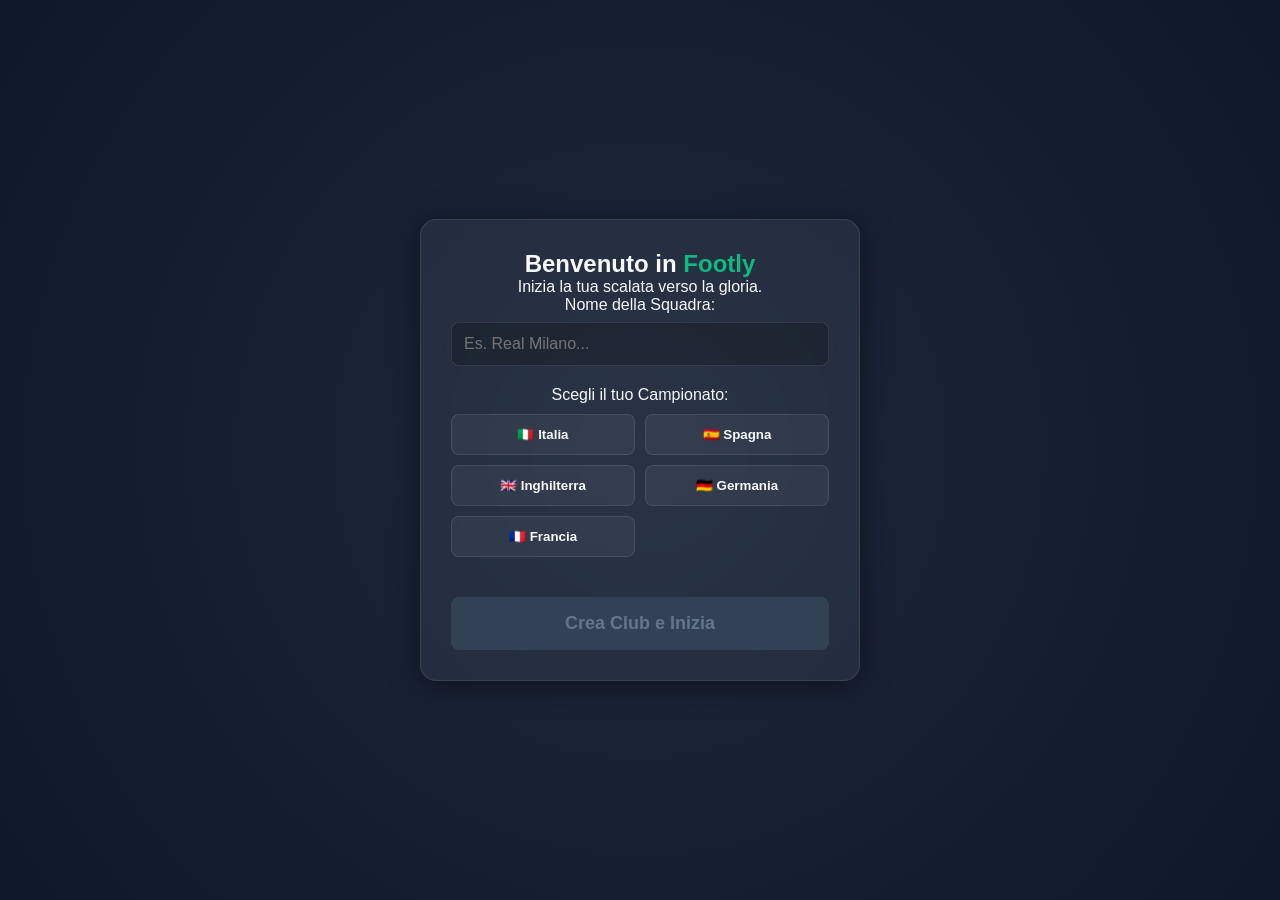
==== index.html @ f2b7600e "index" ====
<!DOCTYPE html>
<html lang="it">
<head>
    <meta charset="UTF-8">
    <meta name="viewport" content="width=device-width, initial-scale=1.0">
    <title>Footly - Football Manager</title>
    
    <link rel="icon" href="data:,">
    
    <link rel="stylesheet" href="./css/style.css">
    <link rel="stylesheet" href="https://cdnjs.cloudflare.com/ajax/libs/font-awesome/6.4.0/css/all.min.css">
</head>
<body>
    <div class="background-overlay"></div>

    <section id="onboarding-screen" class="screen active">
        <div class="glass-panel onboarding-container">
            <h1>Benvenuto in <span class="highlight-text">Footly</span></h1>
            <p>Inizia la tua scalata verso la gloria.</p>
            
            <div class="form-group">
                <label for="team-name">Nome della Squadra:</label>
                <input type="text" id="team-name" placeholder="Es. Real Milano..." autocomplete="off">
            </div>

            <div class="form-group">
                <label>Scegli il tuo Campionato:</label>
                <div class="leagues-grid" id="leagues-selection">
                    <button class="glass-btn league-btn" data-league="Italia">🇮🇹 Italia</button>
                    <button class="glass-btn league-btn" data-league="Spagna">🇪🇸 Spagna</button>
                    <button class="glass-btn league-btn" data-league="Inghilterra">🇬🇧 Inghilterra</button>
                    <button class="glass-btn league-btn" data-league="Germania">🇩🇪 Germania</button>
                    <button class="glass-btn league-btn" data-league="Francia">🇫🇷 Francia</button>
                </div>
            </div>

            <button id="start-game-btn" class="glass-btn primary-btn disabled" disabled>Crea Club e Inizia</button>
        </div>
    </section>

    <section id="main-app-screen" class="screen hidden">
        
        <header class="top-bar glass-panel">
            <div class="team-info">
                <h2 id="display-team-name">Team Name</h2>
                <span id="display-league" class="badge">Campionato</span>
            </div>
            <div class="resources">
                <div class="currency"><i class="fas fa-coins"></i> <span id="coins-display">10000</span></div>
            </div>
        </header>

        <main class="content-area" id="main-content">
            </main>

        <nav class="bottom-nav glass-panel">
            <button class="nav-item active" data-target="home"><i class="fas fa-home"></i><span>Home</span></button>
            <button class="nav-item" data-target="squad"><i class="fas fa-users"></i><span>Squadra</span></button>
            <button class="nav-item" data-target="market"><i class="fas fa-exchange-alt"></i><span>Mercato</span></button>
            <button class="nav-item" data-target="store"><i class="fas fa-store"></i><span>Negozio</span></button>
            <button class="nav-item" data-target="profile"><i class="fas fa-user"></i><span>Profilo</span></button>
        </nav>
    </section>

    <script type="module" src="./js/main.js"></script>
</body>
</html>
---- css/style.css ----
/* Variabili Globali e Colori di Rarità */
:root {
    --bg-color: #0f172a;
    --glass-bg: rgba(255, 255, 255, 0.05);
    --glass-border: rgba(255, 255, 255, 0.1);
    --text-primary: #f8fafc;
    --text-secondary: #94a3b8;
    --accent: #10b981; /* Verde neon per azioni positive */
    
    /* Rarità Giocatori */
    --rarity-bronze: #cd7f32;
    --rarity-silver: #c0c0c0;
    --rarity-gold: #ffd700;
    --rarity-rare-gold: #ffaa00;
    --rarity-super-rare: #00e5ff; /* Azzurro */
    --rarity-epic: #b200ff;       /* Viola */
    --rarity-legend: #ffffff;     /* Bianco/Oro */
}

* {
    margin: 0;
    padding: 0;
    box-sizing: border-box;
    font-family: 'Segoe UI', Roboto, Helvetica, Arial, sans-serif;
}

body {
    background-color: var(--bg-color);
    color: var(--text-primary);
    height: 100vh;
    overflow: hidden;
    display: flex;
    justify-content: center;
    align-items: center;
}

/* Sfondo simulato */
.background-overlay {
    position: absolute;
    top: 0; left: 0; width: 100%; height: 100%;
    background: radial-gradient(circle at center, #1e293b 0%, #0f172a 100%);
    z-index: -1;
}

/* Gestione Schermate */
.screen {
    width: 100%;
    height: 100%;
    max-width: 480px; /* Ottimizzato per mobile/app view */
    position: relative;
    display: none;
    flex-direction: column;
}

.screen.active {
    display: flex;
}

/* --- GLASSMORPHISM --- */
.glass-panel {
    background: var(--glass-bg);
    backdrop-filter: blur(12px);
    -webkit-backdrop-filter: blur(12px);
    border: 1px solid var(--glass-border);
    border-radius: 16px;
    box-shadow: 0 4px 30px rgba(0, 0, 0, 0.5);
}

/* Elementi Comuni */
.highlight-text {
    color: var(--accent);
}

.form-group {
    margin-bottom: 20px;
}

input[type="text"] {
    width: 100%;
    padding: 12px;
    margin-top: 8px;
    background: rgba(0, 0, 0, 0.2);
    border: 1px solid var(--glass-border);
    border-radius: 8px;
    color: white;
    font-size: 16px;
    outline: none;
}

input[type="text"]:focus {
    border-color: var(--accent);
}

.glass-btn {
    background: var(--glass-bg);
    border: 1px solid var(--glass-border);
    color: var(--text-primary);
    padding: 12px 20px;
    border-radius: 8px;
    cursor: pointer;
    font-weight: bold;
    transition: all 0.3s ease;
}

.glass-btn:hover:not(.disabled) {
    background: rgba(255, 255, 255, 0.1);
    transform: translateY(-2px);
}

.glass-btn.active-league {
    background: rgba(16, 185, 129, 0.2);
    border-color: var(--accent);
    color: var(--accent);
}

.primary-btn {
    width: 100%;
    background: var(--accent);
    color: #000;
    font-size: 18px;
    padding: 15px;
    margin-top: 20px;
}

.primary-btn.disabled {
    background: #334155;
    color: #64748b;
    cursor: not-allowed;
    border-color: transparent;
}

/* Onboarding */
.onboarding-container {
    padding: 30px;
    margin: auto 20px;
    text-align: center;
}

.leagues-grid {
    display: grid;
    grid-template-columns: 1fr 1fr;
    gap: 10px;
    margin-top: 10px;
}

/* Main App Layout */
.top-bar {
    display: flex;
    justify-content: space-between;
    align-items: center;
    padding: 15px 20px;
    margin: 10px;
    border-radius: 12px;
}

.badge {
    font-size: 12px;
    background: rgba(255,255,255,0.1);
    padding: 4px 8px;
    border-radius: 4px;
    color: var(--text-secondary);
}

.currency {
    color: var(--rarity-gold);
    font-weight: bold;
}

.content-area {
    flex: 1;
    overflow-y: auto;
    padding: 10px;
}

.home-view {
    padding: 20px;
    text-align: center;
}

.play-btn {
    background: linear-gradient(45deg, var(--rarity-super-rare), #0284c7);
    color: white;
    width: 100%;
    margin-top: 20px;
    font-size: 20px;
    padding: 20px;
    border: none;
    border-radius: 8px;
    cursor: pointer;
}

/* Bottom Navigation */
.bottom-nav {
    display: flex;
    justify-content: space-around;
    padding: 10px;
    margin: 10px;
    border-radius: 16px;
}

.nav-item {
    background: transparent;
    border: none;
    color: var(--text-secondary);
    display: flex;
    flex-direction: column;
    align-items: center;
    cursor: pointer;
    font-size: 12px;
    transition: color 0.3s;
}

.nav-item i {
    font-size: 20px;
    margin-bottom: 4px;
}

.nav-item.active {
    color: var(--accent);
}
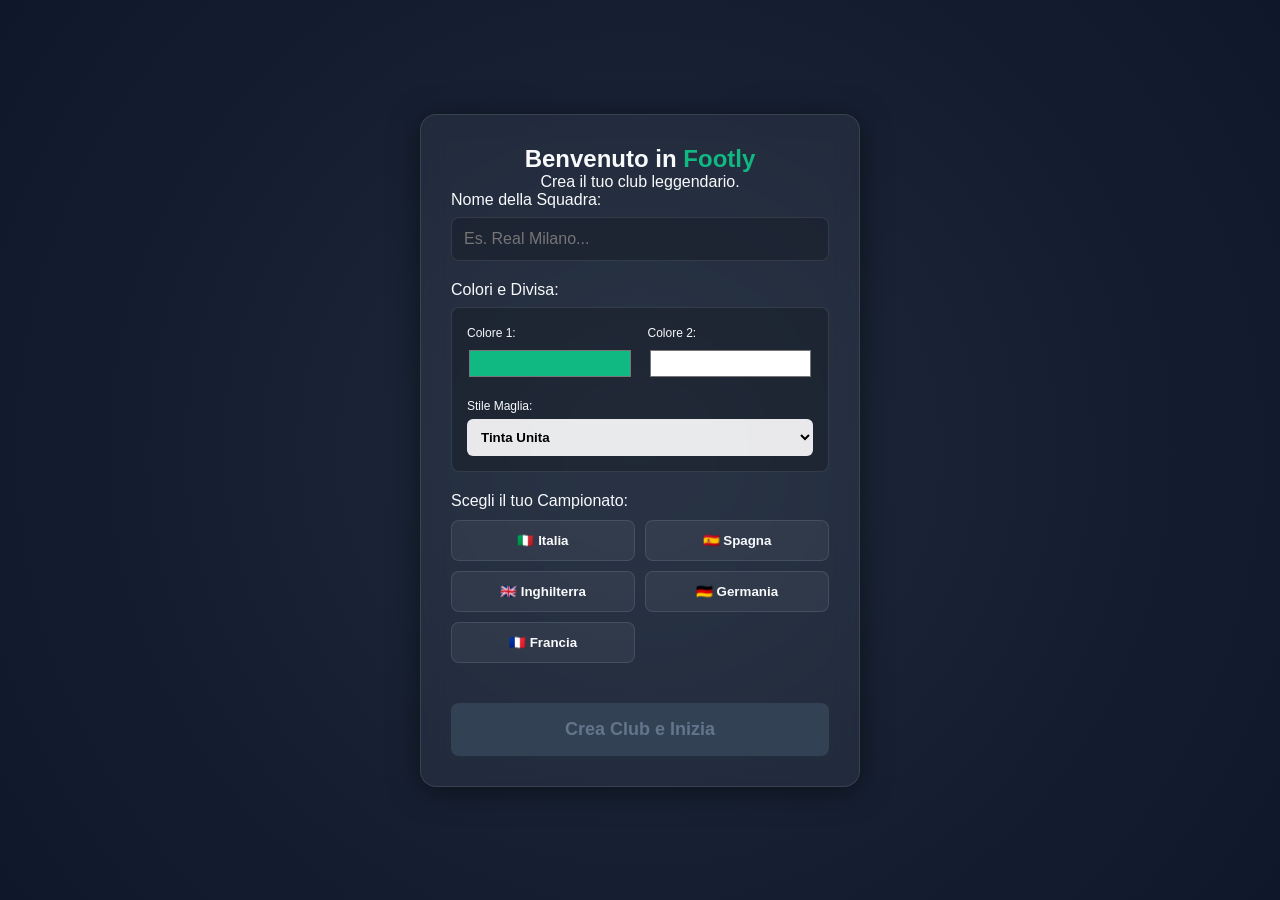
==== commit 494d2711: "ff" ====
--- a/index.html
+++ b/index.html
@@ -6,7 +6,6 @@
     <title>Footly - Football Manager</title>
     
     <link rel="icon" href="data:,">
-    
     <link rel="stylesheet" href="./css/style.css">
     <link rel="stylesheet" href="https://cdnjs.cloudflare.com/ajax/libs/font-awesome/6.4.0/css/all.min.css">
 </head>
@@ -16,11 +15,33 @@
     <section id="onboarding-screen" class="screen active">
         <div class="glass-panel onboarding-container">
             <h1>Benvenuto in <span class="highlight-text">Footly</span></h1>
-            <p>Inizia la tua scalata verso la gloria.</p>
+            <p>Crea il tuo club leggendario.</p>
             
             <div class="form-group">
                 <label for="team-name">Nome della Squadra:</label>
                 <input type="text" id="team-name" placeholder="Es. Real Milano..." autocomplete="off">
+            </div>
+
+            <div class="form-group">
+                <label>Colori e Divisa:</label>
+                <div class="kit-selection-grid">
+                    <div>
+                        <label for="color-primary" style="font-size: 12px;">Colore 1:</label>
+                        <input type="color" id="color-primary" value="#10b981">
+                    </div>
+                    <div>
+                        <label for="color-secondary" style="font-size: 12px;">Colore 2:</label>
+                        <input type="color" id="color-secondary" value="#ffffff">
+                    </div>
+                    <div style="grid-column: span 2;">
+                        <label for="kit-style" style="font-size: 12px;">Stile Maglia:</label>
+                        <select id="kit-style" class="glass-select">
+                            <option value="solid" style="color: black;">Tinta Unita</option>
+                            <option value="stripes" style="color: black;">Strisce Verticali</option>
+                            <option value="halves" style="color: black;">Divisa a Metà</option>
+                        </select>
+                    </div>
+                </div>
             </div>
 
             <div class="form-group">
@@ -39,7 +60,6 @@
     </section>
 
     <section id="main-app-screen" class="screen hidden">
-        
         <header class="top-bar glass-panel">
             <div class="team-info">
                 <h2 id="display-team-name">Team Name</h2>
@@ -51,7 +71,7 @@
         </header>
 
         <main class="content-area" id="main-content">
-            </main>
+        </main>
 
         <nav class="bottom-nav glass-panel">
             <button class="nav-item active" data-target="home"><i class="fas fa-home"></i><span>Home</span></button>
--- a/css/style.css
+++ b/css/style.css
@@ -5,16 +5,15 @@
     --glass-border: rgba(255, 255, 255, 0.1);
     --text-primary: #f8fafc;
     --text-secondary: #94a3b8;
-    --accent: #10b981; /* Verde neon per azioni positive */
+    --accent: #10b981;
     
-    /* Rarità Giocatori */
     --rarity-bronze: #cd7f32;
     --rarity-silver: #c0c0c0;
     --rarity-gold: #ffd700;
     --rarity-rare-gold: #ffaa00;
-    --rarity-super-rare: #00e5ff; /* Azzurro */
-    --rarity-epic: #b200ff;       /* Viola */
-    --rarity-legend: #ffffff;     /* Bianco/Oro */
+    --rarity-super-rare: #00e5ff;
+    --rarity-epic: #b200ff;
+    --rarity-legend: #ffffff;
 }
 
 * {
@@ -34,7 +33,6 @@
     align-items: center;
 }
 
-/* Sfondo simulato */
 .background-overlay {
     position: absolute;
     top: 0; left: 0; width: 100%; height: 100%;
@@ -42,11 +40,10 @@
     z-index: -1;
 }
 
-/* Gestione Schermate */
 .screen {
     width: 100%;
     height: 100%;
-    max-width: 480px; /* Ottimizzato per mobile/app view */
+    max-width: 480px;
     position: relative;
     display: none;
     flex-direction: column;
@@ -56,7 +53,6 @@
     display: flex;
 }
 
-/* --- GLASSMORPHISM --- */
 .glass-panel {
     background: var(--glass-bg);
     backdrop-filter: blur(12px);
@@ -66,14 +62,8 @@
     box-shadow: 0 4px 30px rgba(0, 0, 0, 0.5);
 }
 
-/* Elementi Comuni */
-.highlight-text {
-    color: var(--accent);
-}
-
-.form-group {
-    margin-bottom: 20px;
-}
+.highlight-text { color: var(--accent); }
+.form-group { margin-bottom: 20px; text-align: left; }
 
 input[type="text"] {
     width: 100%;
@@ -87,9 +77,7 @@
     outline: none;
 }
 
-input[type="text"]:focus {
-    border-color: var(--accent);
-}
+input[type="text"]:focus { border-color: var(--accent); }
 
 .glass-btn {
     background: var(--glass-bg);
@@ -129,11 +117,12 @@
     border-color: transparent;
 }
 
-/* Onboarding */
 .onboarding-container {
     padding: 30px;
     margin: auto 20px;
     text-align: center;
+    max-height: 90vh;
+    overflow-y: auto;
 }
 
 .leagues-grid {
@@ -143,7 +132,6 @@
     margin-top: 10px;
 }
 
-/* Main App Layout */
 .top-bar {
     display: flex;
     justify-content: space-between;
@@ -161,10 +149,7 @@
     color: var(--text-secondary);
 }
 
-.currency {
-    color: var(--rarity-gold);
-    font-weight: bold;
-}
+.currency { color: var(--rarity-gold); font-weight: bold; }
 
 .content-area {
     flex: 1;
@@ -172,10 +157,7 @@
     padding: 10px;
 }
 
-.home-view {
-    padding: 20px;
-    text-align: center;
-}
+.home-view { padding: 20px; text-align: center; }
 
 .play-btn {
     background: linear-gradient(45deg, var(--rarity-super-rare), #0284c7);
@@ -186,10 +168,8 @@
     padding: 20px;
     border: none;
     border-radius: 8px;
-    cursor: pointer;
-}
-
-/* Bottom Navigation */
+}
+
 .bottom-nav {
     display: flex;
     justify-content: space-around;
@@ -210,11 +190,39 @@
     transition: color 0.3s;
 }
 
-.nav-item i {
-    font-size: 20px;
-    margin-bottom: 4px;
-}
-
-.nav-item.active {
-    color: var(--accent);
+.nav-item i { font-size: 20px; margin-bottom: 4px; }
+.nav-item.active { color: var(--accent); }
+
+/* --- STILI NUOVI PER DIVISE E COLORI --- */
+.kit-selection-grid {
+    display: grid;
+    grid-template-columns: 1fr 1fr;
+    gap: 15px;
+    margin-top: 8px;
+    background: rgba(0, 0, 0, 0.2);
+    padding: 15px;
+    border-radius: 8px;
+    border: 1px solid var(--glass-border);
+}
+
+input[type="color"] {
+    width: 100%;
+    height: 35px;
+    border: none;
+    border-radius: 4px;
+    cursor: pointer;
+    background: transparent;
+    margin-top: 5px;
+}
+
+.glass-select {
+    width: 100%;
+    padding: 10px;
+    margin-top: 5px;
+    background: rgba(255, 255, 255, 0.9);
+    border: none;
+    border-radius: 6px;
+    font-weight: bold;
+    outline: none;
+    cursor: pointer;
 }
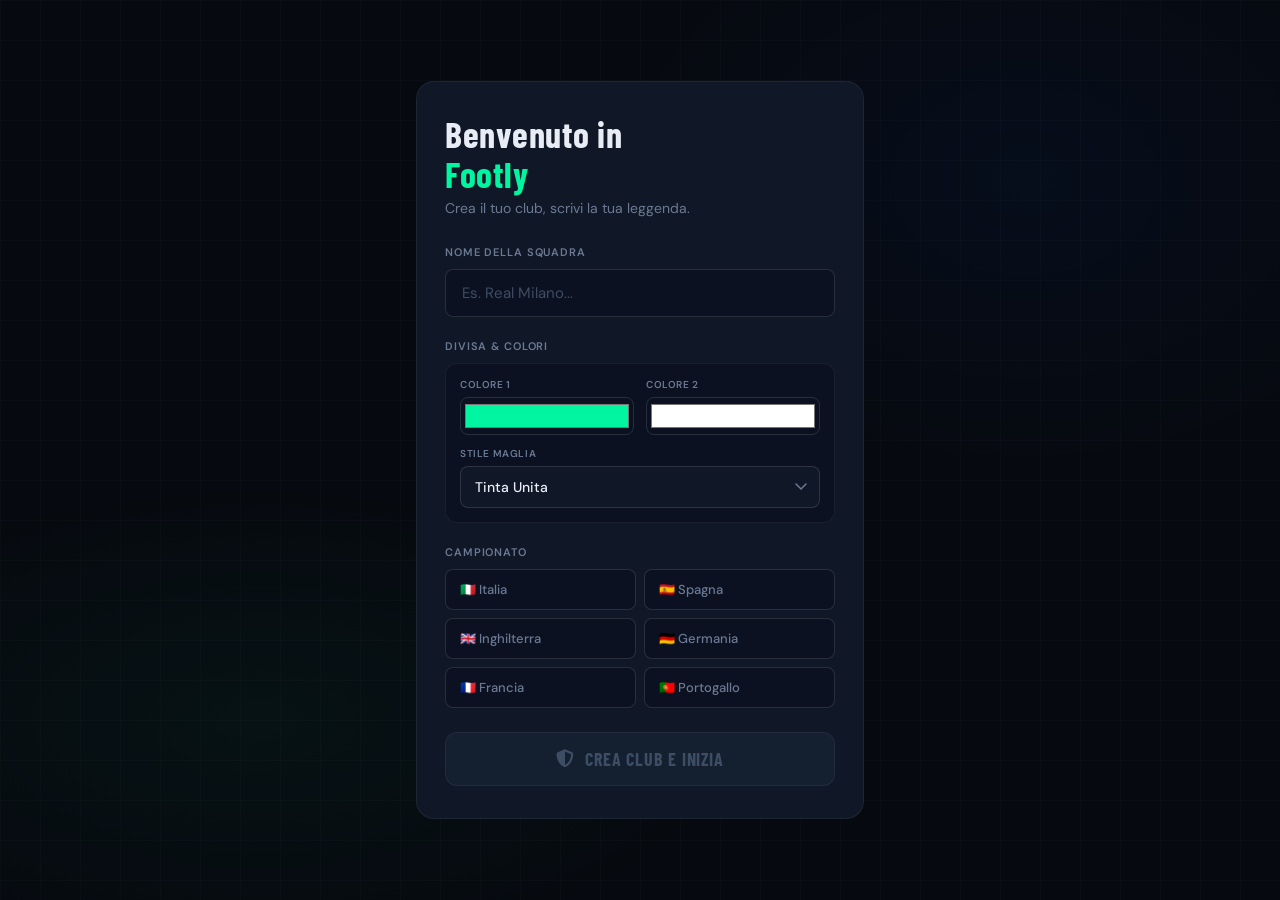
==== commit 9775e8ca: "some" ====
--- a/index.html
+++ b/index.html
@@ -2,84 +2,109 @@
 <html lang="it">
 <head>
     <meta charset="UTF-8">
-    <meta name="viewport" content="width=device-width, initial-scale=1.0">
-    <title>Footly - Football Manager</title>
-    
+    <meta name="viewport" content="width=device-width, initial-scale=1.0, user-scalable=no">
+    <title>Footly</title>
     <link rel="icon" href="data:,">
     <link rel="stylesheet" href="./css/style.css">
     <link rel="stylesheet" href="https://cdnjs.cloudflare.com/ajax/libs/font-awesome/6.4.0/css/all.min.css">
 </head>
 <body>
+
     <div class="background-overlay"></div>
 
+    <!-- ── NOTIFICATION CONTAINER ── -->
+    <div id="notification-container" aria-live="polite" aria-atomic="false"></div>
+
+    <!-- ── ONBOARDING ── -->
     <section id="onboarding-screen" class="screen active">
         <div class="glass-panel onboarding-container">
-            <h1>Benvenuto in <span class="highlight-text">Footly</span></h1>
-            <p>Crea il tuo club leggendario.</p>
-            
+
+            <h1>Benvenuto in<br><span class="highlight-text">Footly</span></h1>
+            <p>Crea il tuo club, scrivi la tua leggenda.</p>
+
             <div class="form-group">
-                <label for="team-name">Nome della Squadra:</label>
-                <input type="text" id="team-name" placeholder="Es. Real Milano..." autocomplete="off">
+                <label for="team-name">Nome della Squadra</label>
+                <input type="text" id="team-name" placeholder="Es. Real Milano..." autocomplete="off" maxlength="30">
             </div>
 
             <div class="form-group">
-                <label>Colori e Divisa:</label>
+                <label>Divisa & Colori</label>
                 <div class="kit-selection-grid">
                     <div>
-                        <label for="color-primary" style="font-size: 12px;">Colore 1:</label>
-                        <input type="color" id="color-primary" value="#10b981">
+                        <label for="color-primary">Colore 1</label>
+                        <input type="color" id="color-primary" value="#00f5a0">
                     </div>
                     <div>
-                        <label for="color-secondary" style="font-size: 12px;">Colore 2:</label>
+                        <label for="color-secondary">Colore 2</label>
                         <input type="color" id="color-secondary" value="#ffffff">
                     </div>
                     <div style="grid-column: span 2;">
-                        <label for="kit-style" style="font-size: 12px;">Stile Maglia:</label>
+                        <label for="kit-style">Stile Maglia</label>
                         <select id="kit-style" class="glass-select">
-                            <option value="solid" style="color: black;">Tinta Unita</option>
-                            <option value="stripes" style="color: black;">Strisce Verticali</option>
-                            <option value="halves" style="color: black;">Divisa a Metà</option>
+                            <option value="solid">Tinta Unita</option>
+                            <option value="stripes">Strisce Verticali</option>
+                            <option value="halves">Divisa a Metà</option>
                         </select>
                     </div>
                 </div>
             </div>
 
             <div class="form-group">
-                <label>Scegli il tuo Campionato:</label>
+                <label>Campionato</label>
                 <div class="leagues-grid" id="leagues-selection">
-                    <button class="glass-btn league-btn" data-league="Italia">🇮🇹 Italia</button>
-                    <button class="glass-btn league-btn" data-league="Spagna">🇪🇸 Spagna</button>
-                    <button class="glass-btn league-btn" data-league="Inghilterra">🇬🇧 Inghilterra</button>
-                    <button class="glass-btn league-btn" data-league="Germania">🇩🇪 Germania</button>
-                    <button class="glass-btn league-btn" data-league="Francia">🇫🇷 Francia</button>
+                    <button class="league-btn" data-league="Italia">🇮🇹 Italia</button>
+                    <button class="league-btn" data-league="Spagna">🇪🇸 Spagna</button>
+                    <button class="league-btn" data-league="Inghilterra">🇬🇧 Inghilterra</button>
+                    <button class="league-btn" data-league="Germania">🇩🇪 Germania</button>
+                    <button class="league-btn" data-league="Francia">🇫🇷 Francia</button>
+                    <button class="league-btn" data-league="Portogallo">🇵🇹 Portogallo</button>
                 </div>
             </div>
 
-            <button id="start-game-btn" class="glass-btn primary-btn disabled" disabled>Crea Club e Inizia</button>
+            <button id="start-game-btn" class="primary-btn disabled" disabled>
+                <i class="fas fa-shield-halved"></i>
+                Crea Club e Inizia
+            </button>
+
         </div>
     </section>
 
+    <!-- ── MAIN APP ── -->
     <section id="main-app-screen" class="screen hidden">
+
         <header class="top-bar glass-panel">
             <div class="team-info">
-                <h2 id="display-team-name">Team Name</h2>
+                <h2 id="display-team-name">Team</h2>
                 <span id="display-league" class="badge">Campionato</span>
             </div>
             <div class="resources">
-                <div class="currency"><i class="fas fa-coins"></i> <span id="coins-display">10000</span></div>
+                <div class="currency">
+                    <i class="fas fa-coins"></i>
+                    <span id="coins-display">10.000</span>
+                </div>
             </div>
         </header>
 
-        <main class="content-area" id="main-content">
-        </main>
+        <main class="content-area" id="main-content"></main>
 
         <nav class="bottom-nav glass-panel">
-            <button class="nav-item active" data-target="home"><i class="fas fa-home"></i><span>Home</span></button>
-            <button class="nav-item" data-target="squad"><i class="fas fa-users"></i><span>Squadra</span></button>
-            <button class="nav-item" data-target="market"><i class="fas fa-exchange-alt"></i><span>Mercato</span></button>
-            <button class="nav-item" data-target="store"><i class="fas fa-store"></i><span>Negozio</span></button>
-            <button class="nav-item" data-target="profile"><i class="fas fa-user"></i><span>Profilo</span></button>
+            <button class="nav-item active" data-target="home">
+                <i class="fas fa-house"></i><span>Home</span>
+            </button>
+            <button class="nav-item" data-target="squad">
+                <i class="fas fa-users"></i><span>Rosa</span>
+            </button>
+            <button class="nav-item" data-target="market">
+                <i class="fas fa-arrows-rotate"></i><span>Mercato</span>
+            </button>
+            <button class="nav-item" data-target="store">
+                <i class="fas fa-bag-shopping"></i><span>Shop</span>
+            </button>
+            <button class="nav-item" data-target="profile">
+                <i class="fas fa-circle-user"></i><span>Profilo</span>
+            </button>
         </nav>
+
     </section>
 
     <script type="module" src="./js/main.js"></script>
--- a/css/style.css
+++ b/css/style.css
@@ -1,31 +1,49 @@
-/* Variabili Globali e Colori di Rarità */
+@import url('https://fonts.googleapis.com/css2?family=Barlow+Condensed:wght@400;600;700;800&family=DM+Sans:wght@300;400;500;600&display=swap');
+
 :root {
-    --bg-color: #0f172a;
-    --glass-bg: rgba(255, 255, 255, 0.05);
-    --glass-border: rgba(255, 255, 255, 0.1);
-    --text-primary: #f8fafc;
-    --text-secondary: #94a3b8;
-    --accent: #10b981;
-    
-    --rarity-bronze: #cd7f32;
-    --rarity-silver: #c0c0c0;
-    --rarity-gold: #ffd700;
-    --rarity-rare-gold: #ffaa00;
-    --rarity-super-rare: #00e5ff;
-    --rarity-epic: #b200ff;
-    --rarity-legend: #ffffff;
-}
-
-* {
-    margin: 0;
-    padding: 0;
-    box-sizing: border-box;
-    font-family: 'Segoe UI', Roboto, Helvetica, Arial, sans-serif;
-}
+    --bg-deep:       #06090f;
+    --bg-surface:    #0b1120;
+    --bg-card:       #101827;
+    --bg-card-hover: #141f30;
+    --border-dim:    rgba(255,255,255,0.06);
+    --border-mid:    rgba(255,255,255,0.12);
+    --border-accent: rgba(0,245,160,0.35);
+
+    --text-primary:  #e8edf5;
+    --text-muted:    #6b7a94;
+    --text-hint:     #3d4d63;
+
+    --accent:        #00f5a0;
+    --accent-dim:    rgba(0,245,160,0.12);
+    --accent-glow:   rgba(0,245,160,0.25);
+
+    --gold:          #f0b429;
+    --gold-dim:      rgba(240,180,41,0.12);
+
+    --rarity-bronze:     #cd7f32;
+    --rarity-silver:     #c0c0c0;
+    --rarity-gold:       #ffd700;
+    --rarity-super-rare: #00d4ff;
+    --rarity-epic:       #b200ff;
+    --rarity-legend:     #ffffff;
+
+    --notif-success:  #00f5a0;
+    --notif-error:    #f05252;
+    --notif-info:     #60a5fa;
+    --notif-warning:  #f0b429;
+
+    --radius-sm: 8px;
+    --radius-md: 12px;
+    --radius-lg: 18px;
+    --radius-xl: 24px;
+}
+
+*, *::before, *::after { margin: 0; padding: 0; box-sizing: border-box; }
 
 body {
-    background-color: var(--bg-color);
+    background: var(--bg-deep);
     color: var(--text-primary);
+    font-family: 'DM Sans', sans-serif;
     height: 100vh;
     overflow: hidden;
     display: flex;
@@ -33,196 +51,604 @@
     align-items: center;
 }
 
+/* ─── BACKGROUND ───────────────────────────────── */
 .background-overlay {
+    position: fixed;
+    inset: 0;
+    z-index: 0;
+    background:
+        radial-gradient(ellipse 60% 40% at 20% 80%, rgba(0,245,160,0.04) 0%, transparent 70%),
+        radial-gradient(ellipse 50% 50% at 80% 20%, rgba(0,100,255,0.05) 0%, transparent 70%),
+        var(--bg-deep);
+    pointer-events: none;
+}
+
+/* grid texture */
+.background-overlay::after {
+    content: '';
     position: absolute;
-    top: 0; left: 0; width: 100%; height: 100%;
-    background: radial-gradient(circle at center, #1e293b 0%, #0f172a 100%);
-    z-index: -1;
-}
-
+    inset: 0;
+    background-image:
+        linear-gradient(rgba(255,255,255,0.015) 1px, transparent 1px),
+        linear-gradient(90deg, rgba(255,255,255,0.015) 1px, transparent 1px);
+    background-size: 40px 40px;
+}
+
+/* ─── SCREEN ────────────────────────────────────── */
 .screen {
     width: 100%;
     height: 100%;
     max-width: 480px;
     position: relative;
+    z-index: 1;
     display: none;
     flex-direction: column;
 }
-
-.screen.active {
-    display: flex;
-}
-
+.screen.active { display: flex; }
+.screen.hidden  { display: none; }
+
+/* ─── GLASS PANEL ───────────────────────────────── */
 .glass-panel {
-    background: var(--glass-bg);
-    backdrop-filter: blur(12px);
-    -webkit-backdrop-filter: blur(12px);
-    border: 1px solid var(--glass-border);
-    border-radius: 16px;
-    box-shadow: 0 4px 30px rgba(0, 0, 0, 0.5);
+    background: var(--bg-card);
+    border: 1px solid var(--border-dim);
+    border-radius: var(--radius-lg);
+}
+
+/* ─── TYPOGRAPHY ────────────────────────────────── */
+h1, h2, h3, .display {
+    font-family: 'Barlow Condensed', sans-serif;
+    font-weight: 700;
+    letter-spacing: 0.02em;
 }
 
 .highlight-text { color: var(--accent); }
-.form-group { margin-bottom: 20px; text-align: left; }
+
+/* ─── ONBOARDING ────────────────────────────────── */
+.onboarding-container {
+    padding: 32px 28px;
+    margin: auto 16px;
+    max-height: 92vh;
+    overflow-y: auto;
+    scrollbar-width: none;
+}
+.onboarding-container::-webkit-scrollbar { display: none; }
+
+.onboarding-container h1 {
+    font-size: 36px;
+    line-height: 1.1;
+    margin-bottom: 6px;
+}
+.onboarding-container > p {
+    color: var(--text-muted);
+    font-size: 14px;
+    margin-bottom: 28px;
+}
+
+/* ─── FORM ──────────────────────────────────────── */
+.form-group {
+    margin-bottom: 22px;
+    text-align: left;
+}
+.form-group label {
+    display: block;
+    font-size: 11px;
+    font-weight: 600;
+    letter-spacing: 0.08em;
+    text-transform: uppercase;
+    color: var(--text-muted);
+    margin-bottom: 10px;
+}
 
 input[type="text"] {
     width: 100%;
-    padding: 12px;
-    margin-top: 8px;
-    background: rgba(0, 0, 0, 0.2);
-    border: 1px solid var(--glass-border);
-    border-radius: 8px;
-    color: white;
-    font-size: 16px;
+    padding: 13px 16px;
+    background: var(--bg-surface);
+    border: 1px solid var(--border-mid);
+    border-radius: var(--radius-sm);
+    color: var(--text-primary);
+    font-family: 'DM Sans', sans-serif;
+    font-size: 15px;
     outline: none;
-}
-
-input[type="text"]:focus { border-color: var(--accent); }
-
-.glass-btn {
-    background: var(--glass-bg);
-    border: 1px solid var(--glass-border);
+    transition: border-color 0.2s;
+}
+input[type="text"]::placeholder { color: var(--text-hint); }
+input[type="text"]:focus {
+    border-color: var(--accent);
+    box-shadow: 0 0 0 3px var(--accent-glow);
+}
+
+/* ─── KIT SELECTION ─────────────────────────────── */
+.kit-selection-grid {
+    display: grid;
+    grid-template-columns: 1fr 1fr;
+    gap: 12px;
+    background: var(--bg-surface);
+    padding: 14px;
+    border-radius: var(--radius-md);
+    border: 1px solid var(--border-dim);
+}
+.kit-selection-grid label {
+    font-size: 10px;
+    letter-spacing: 0.06em;
+    text-transform: uppercase;
+    color: var(--text-muted);
+    font-weight: 600;
+    margin-bottom: 0;
+}
+input[type="color"] {
+    width: 100%;
+    height: 38px;
+    border: 1px solid var(--border-mid);
+    border-radius: var(--radius-sm);
+    cursor: pointer;
+    background: transparent;
+    margin-top: 6px;
+    padding: 2px;
+}
+
+.glass-select {
+    width: 100%;
+    padding: 11px 14px;
+    margin-top: 6px;
+    background: var(--bg-card);
+    border: 1px solid var(--border-mid);
+    border-radius: var(--radius-sm);
     color: var(--text-primary);
-    padding: 12px 20px;
-    border-radius: 8px;
+    font-family: 'DM Sans', sans-serif;
+    font-size: 14px;
+    font-weight: 500;
+    outline: none;
     cursor: pointer;
-    font-weight: bold;
-    transition: all 0.3s ease;
-}
-
-.glass-btn:hover:not(.disabled) {
-    background: rgba(255, 255, 255, 0.1);
-    transform: translateY(-2px);
-}
-
-.glass-btn.active-league {
-    background: rgba(16, 185, 129, 0.2);
-    border-color: var(--accent);
-    color: var(--accent);
-}
-
-.primary-btn {
-    width: 100%;
-    background: var(--accent);
-    color: #000;
-    font-size: 18px;
-    padding: 15px;
-    margin-top: 20px;
-}
-
-.primary-btn.disabled {
-    background: #334155;
-    color: #64748b;
-    cursor: not-allowed;
-    border-color: transparent;
-}
-
-.onboarding-container {
-    padding: 30px;
-    margin: auto 20px;
-    text-align: center;
-    max-height: 90vh;
-    overflow-y: auto;
-}
-
+    appearance: none;
+    background-image: url("data:image/svg+xml,%3Csvg xmlns='http://www.w3.org/2000/svg' width='12' height='8' viewBox='0 0 12 8'%3E%3Cpath d='M1 1l5 5 5-5' stroke='%236b7a94' stroke-width='1.5' fill='none' stroke-linecap='round'/%3E%3C/svg%3E");
+    background-repeat: no-repeat;
+    background-position: right 12px center;
+}
+.glass-select option { background: var(--bg-card); color: var(--text-primary); }
+
+/* ─── LEAGUE BUTTONS ────────────────────────────── */
 .leagues-grid {
     display: grid;
     grid-template-columns: 1fr 1fr;
+    gap: 8px;
+    margin-top: 10px;
+}
+
+.league-btn {
+    background: var(--bg-surface);
+    border: 1px solid var(--border-mid);
+    border-radius: var(--radius-sm);
+    color: var(--text-muted);
+    padding: 11px 14px;
+    cursor: pointer;
+    font-family: 'DM Sans', sans-serif;
+    font-size: 13px;
+    font-weight: 500;
+    text-align: left;
+    transition: background 0.18s, border-color 0.18s, color 0.18s, transform 0.15s;
+    display: flex;
+    align-items: center;
+    gap: 8px;
+}
+.league-btn:hover {
+    background: var(--bg-card-hover);
+    border-color: var(--border-mid);
+    color: var(--text-primary);
+    transform: translateY(-1px);
+}
+.league-btn.active-league {
+    background: var(--accent-dim);
+    border-color: var(--border-accent);
+    color: var(--accent);
+}
+
+/* ─── PRIMARY CTA BUTTON ────────────────────────── */
+.primary-btn {
+    display: flex;
+    align-items: center;
+    justify-content: center;
     gap: 10px;
-    margin-top: 10px;
-}
-
+    width: 100%;
+    padding: 15px 24px;
+    margin-top: 24px;
+    background: var(--accent);
+    color: #050a0e;
+    border: none;
+    border-radius: var(--radius-md);
+    font-family: 'Barlow Condensed', sans-serif;
+    font-size: 18px;
+    font-weight: 700;
+    letter-spacing: 0.05em;
+    text-transform: uppercase;
+    cursor: pointer;
+    transition: opacity 0.2s, transform 0.15s;
+}
+.primary-btn:hover:not([disabled]) {
+    opacity: 0.9;
+    transform: translateY(-1px);
+}
+.primary-btn[disabled],
+.primary-btn.disabled {
+    background: var(--bg-card-hover);
+    color: var(--text-hint);
+    cursor: not-allowed;
+    transform: none;
+    opacity: 1;
+    border: 1px solid var(--border-dim);
+}
+
+/* ─── TOP BAR ───────────────────────────────────── */
 .top-bar {
     display: flex;
     justify-content: space-between;
     align-items: center;
-    padding: 15px 20px;
-    margin: 10px;
-    border-radius: 12px;
-}
-
+    padding: 14px 18px;
+    margin: 10px 10px 0;
+    border-radius: var(--radius-md);
+}
+.team-info h2 {
+    font-size: 20px;
+    line-height: 1;
+}
 .badge {
-    font-size: 12px;
-    background: rgba(255,255,255,0.1);
-    padding: 4px 8px;
+    font-size: 11px;
+    font-weight: 500;
+    background: var(--bg-surface);
+    color: var(--text-muted);
+    padding: 3px 8px;
     border-radius: 4px;
-    color: var(--text-secondary);
-}
-
-.currency { color: var(--rarity-gold); font-weight: bold; }
-
+    margin-top: 4px;
+    display: inline-block;
+    border: 1px solid var(--border-dim);
+}
+.currency {
+    display: flex;
+    align-items: center;
+    gap: 6px;
+    color: var(--gold);
+    font-family: 'Barlow Condensed', sans-serif;
+    font-size: 20px;
+    font-weight: 700;
+    background: var(--gold-dim);
+    border: 1px solid rgba(240,180,41,0.2);
+    border-radius: var(--radius-sm);
+    padding: 6px 12px;
+}
+.currency i { font-size: 14px; }
+
+/* ─── CONTENT AREA ──────────────────────────────── */
 .content-area {
     flex: 1;
     overflow-y: auto;
     padding: 10px;
-}
-
-.home-view { padding: 20px; text-align: center; }
-
+    scrollbar-width: thin;
+    scrollbar-color: var(--border-dim) transparent;
+}
+
+/* ─── HOME VIEW ─────────────────────────────────── */
+.home-view {
+    padding: 20px;
+}
+.section-label {
+    font-size: 10px;
+    font-weight: 600;
+    letter-spacing: 0.1em;
+    text-transform: uppercase;
+    color: var(--text-hint);
+    margin-bottom: 14px;
+}
+.match-card {
+    background: var(--bg-surface);
+    border: 1px solid var(--border-dim);
+    border-radius: var(--radius-md);
+    padding: 20px;
+    margin-bottom: 16px;
+}
+.match-teams {
+    display: flex;
+    align-items: center;
+    justify-content: space-between;
+    gap: 12px;
+}
+.team-block {
+    display: flex;
+    flex-direction: column;
+    align-items: center;
+    gap: 8px;
+    flex: 1;
+}
+.team-crest {
+    width: 52px;
+    height: 52px;
+    border-radius: 50%;
+    background: var(--bg-card);
+    border: 2px solid var(--border-mid);
+    display: flex;
+    align-items: center;
+    justify-content: center;
+    font-size: 22px;
+}
+.team-name-label {
+    font-family: 'Barlow Condensed', sans-serif;
+    font-size: 15px;
+    font-weight: 700;
+    text-align: center;
+    color: var(--text-primary);
+}
+.vs-badge {
+    font-family: 'Barlow Condensed', sans-serif;
+    font-size: 13px;
+    font-weight: 700;
+    color: var(--text-hint);
+    background: var(--bg-card);
+    border: 1px solid var(--border-dim);
+    border-radius: 6px;
+    padding: 4px 10px;
+    letter-spacing: 0.05em;
+}
+
+/* ─── PLAY BUTTON ───────────────────────────────── */
 .play-btn {
-    background: linear-gradient(45deg, var(--rarity-super-rare), #0284c7);
-    color: white;
+    display: flex;
+    align-items: center;
+    justify-content: center;
+    gap: 12px;
     width: 100%;
-    margin-top: 20px;
+    padding: 16px 24px;
+    margin-top: 16px;
+    background: transparent;
+    border: 1px solid rgba(0,245,160,0.3);
+    border-radius: var(--radius-md);
+    color: var(--accent);
+    font-family: 'Barlow Condensed', sans-serif;
     font-size: 20px;
-    padding: 20px;
-    border: none;
-    border-radius: 8px;
-}
-
+    font-weight: 700;
+    letter-spacing: 0.08em;
+    text-transform: uppercase;
+    cursor: pointer;
+    transition: background 0.2s, border-color 0.2s, transform 0.15s;
+    position: relative;
+    overflow: hidden;
+}
+.play-btn::before {
+    content: '';
+    position: absolute;
+    inset: 0;
+    background: linear-gradient(135deg, rgba(0,245,160,0.08) 0%, transparent 60%);
+    pointer-events: none;
+}
+.play-btn:hover {
+    background: var(--accent-dim);
+    border-color: var(--accent);
+    transform: translateY(-1px);
+}
+.play-btn .play-icon {
+    width: 28px;
+    height: 28px;
+    background: var(--accent);
+    border-radius: 50%;
+    display: flex;
+    align-items: center;
+    justify-content: center;
+    color: #050a0e;
+    font-size: 11px;
+}
+
+/* ─── BOTTOM NAV ────────────────────────────────── */
 .bottom-nav {
     display: flex;
     justify-content: space-around;
-    padding: 10px;
-    margin: 10px;
-    border-radius: 16px;
-}
-
+    padding: 8px 6px;
+    margin: 0 10px 10px;
+    border-radius: var(--radius-md);
+}
 .nav-item {
     background: transparent;
     border: none;
-    color: var(--text-secondary);
+    color: var(--text-hint);
     display: flex;
     flex-direction: column;
     align-items: center;
     cursor: pointer;
+    font-family: 'DM Sans', sans-serif;
+    font-size: 10px;
+    font-weight: 500;
+    letter-spacing: 0.02em;
+    padding: 8px 12px;
+    border-radius: var(--radius-sm);
+    transition: color 0.2s, background 0.2s;
+    gap: 4px;
+}
+.nav-item i { font-size: 18px; }
+.nav-item:hover { color: var(--text-muted); background: var(--bg-surface); }
+.nav-item.active { color: var(--accent); background: var(--accent-dim); }
+
+/* ─── SQUAD VIEW ────────────────────────────────── */
+.squad-view { padding: 20px; }
+.pitch-container {
+    background:
+        linear-gradient(rgba(0,245,160,0.03) 1px, transparent 1px),
+        linear-gradient(90deg, rgba(0,245,160,0.03) 1px, transparent 1px),
+        var(--bg-surface);
+    background-size: 30px 30px;
+    border: 1px solid var(--border-accent);
+    height: 280px;
+    border-radius: var(--radius-md);
+    position: relative;
+    display: flex;
+    align-items: center;
+    justify-content: center;
+}
+.pitch-placeholder {
+    color: var(--text-hint);
+    font-size: 13px;
+    text-align: center;
+    display: flex;
+    flex-direction: column;
+    align-items: center;
+    gap: 8px;
+}
+.pitch-placeholder i { font-size: 24px; color: var(--accent); opacity: 0.4; }
+
+/* ─── NOTIFICATION SYSTEM ───────────────────────── */
+#notification-container {
+    position: fixed;
+    top: 16px;
+    right: 16px;
+    z-index: 9999;
+    display: flex;
+    flex-direction: column;
+    gap: 10px;
+    max-width: 320px;
+    pointer-events: none;
+}
+
+.notif-card {
+    pointer-events: all;
+    background: var(--bg-card);
+    border: 1px solid var(--border-dim);
+    border-radius: var(--radius-md);
+    padding: 0;
+    overflow: hidden;
+    transform: translateX(340px);
+    opacity: 0;
+    transition: transform 0.35s cubic-bezier(.22,.68,0,1.2), opacity 0.25s ease;
+    box-shadow: 0 8px 32px rgba(0,0,0,0.5);
+    position: relative;
+}
+.notif-card.show {
+    transform: translateX(0);
+    opacity: 1;
+}
+.notif-card.hide {
+    transform: translateX(340px);
+    opacity: 0;
+}
+
+.notif-card::before {
+    content: '';
+    position: absolute;
+    top: 0; left: 0;
+    width: 3px;
+    height: 100%;
+    border-radius: 12px 0 0 12px;
+}
+.notif-card.success::before { background: var(--notif-success); }
+.notif-card.error::before   { background: var(--notif-error); }
+.notif-card.info::before    { background: var(--notif-info); }
+.notif-card.warning::before { background: var(--notif-warning); }
+
+.notif-inner {
+    display: flex;
+    align-items: flex-start;
+    gap: 12px;
+    padding: 14px 14px 14px 18px;
+}
+
+.notif-icon {
+    width: 34px;
+    height: 34px;
+    border-radius: 50%;
+    display: flex;
+    align-items: center;
+    justify-content: center;
+    flex-shrink: 0;
+    font-size: 14px;
+}
+.notif-card.success .notif-icon { background: rgba(0,245,160,0.12); color: var(--notif-success); }
+.notif-card.error   .notif-icon { background: rgba(240,82,82,0.12);  color: var(--notif-error); }
+.notif-card.info    .notif-icon { background: rgba(96,165,250,0.12); color: var(--notif-info); }
+.notif-card.warning .notif-icon { background: rgba(240,180,41,0.12); color: var(--notif-warning); }
+
+.notif-body { flex: 1; min-width: 0; }
+.notif-title {
+    font-family: 'Barlow Condensed', sans-serif;
+    font-size: 15px;
+    font-weight: 700;
+    color: var(--text-primary);
+    line-height: 1.2;
+    margin-bottom: 2px;
+}
+.notif-msg {
     font-size: 12px;
-    transition: color 0.3s;
-}
-
-.nav-item i { font-size: 20px; margin-bottom: 4px; }
-.nav-item.active { color: var(--accent); }
-
-/* --- STILI NUOVI PER DIVISE E COLORI --- */
-.kit-selection-grid {
-    display: grid;
-    grid-template-columns: 1fr 1fr;
-    gap: 15px;
-    margin-top: 8px;
-    background: rgba(0, 0, 0, 0.2);
-    padding: 15px;
-    border-radius: 8px;
-    border: 1px solid var(--glass-border);
-}
-
-input[type="color"] {
-    width: 100%;
-    height: 35px;
+    color: var(--text-muted);
+    line-height: 1.4;
+}
+
+.notif-close {
+    background: transparent;
     border: none;
-    border-radius: 4px;
+    color: var(--text-hint);
     cursor: pointer;
-    background: transparent;
-    margin-top: 5px;
-}
-
-.glass-select {
-    width: 100%;
-    padding: 10px;
-    margin-top: 5px;
-    background: rgba(255, 255, 255, 0.9);
-    border: none;
-    border-radius: 6px;
-    font-weight: bold;
-    outline: none;
-    cursor: pointer;
+    font-size: 14px;
+    padding: 0;
+    line-height: 1;
+    flex-shrink: 0;
+    transition: color 0.15s;
+}
+.notif-close:hover { color: var(--text-primary); }
+
+.notif-progress {
+    height: 2px;
+    background: var(--border-dim);
+    position: relative;
+    overflow: hidden;
+}
+.notif-progress-bar {
+    height: 100%;
+    border-radius: 0 0 2px 2px;
+    transform-origin: left;
+    animation: notif-shrink linear forwards;
+}
+.notif-card.success .notif-progress-bar { background: var(--notif-success); }
+.notif-card.error   .notif-progress-bar { background: var(--notif-error); }
+.notif-card.info    .notif-progress-bar { background: var(--notif-info); }
+.notif-card.warning .notif-progress-bar { background: var(--notif-warning); }
+
+@keyframes notif-shrink {
+    from { transform: scaleX(1); }
+    to   { transform: scaleX(0); }
+}
+
+/* ─── EMPTY STATE (market, store, profile) ──────── */
+.empty-view {
+    display: flex;
+    flex-direction: column;
+    align-items: center;
+    justify-content: center;
+    padding: 60px 20px;
+    text-align: center;
+    gap: 12px;
+}
+.empty-view i {
+    font-size: 40px;
+    color: var(--text-hint);
+    margin-bottom: 8px;
+}
+.empty-view h3 {
+    font-size: 20px;
+    color: var(--text-muted);
+}
+.empty-view p {
+    font-size: 13px;
+    color: var(--text-hint);
+    max-width: 200px;
+    line-height: 1.5;
+}
+
+/* ─── SCROLLBAR ─────────────────────────────────── */
+::-webkit-scrollbar { width: 4px; }
+::-webkit-scrollbar-track { background: transparent; }
+::-webkit-scrollbar-thumb { background: var(--border-dim); border-radius: 4px; }
+
+/* ─── UTILITY ───────────────────────────────────── */
+.text-accent  { color: var(--accent); }
+.text-gold    { color: var(--gold); }
+.text-muted   { color: var(--text-muted); }
+.text-hint    { color: var(--text-hint); }
+
+.divider {
+    height: 1px;
+    background: var(--border-dim);
+    margin: 16px 0;
 }
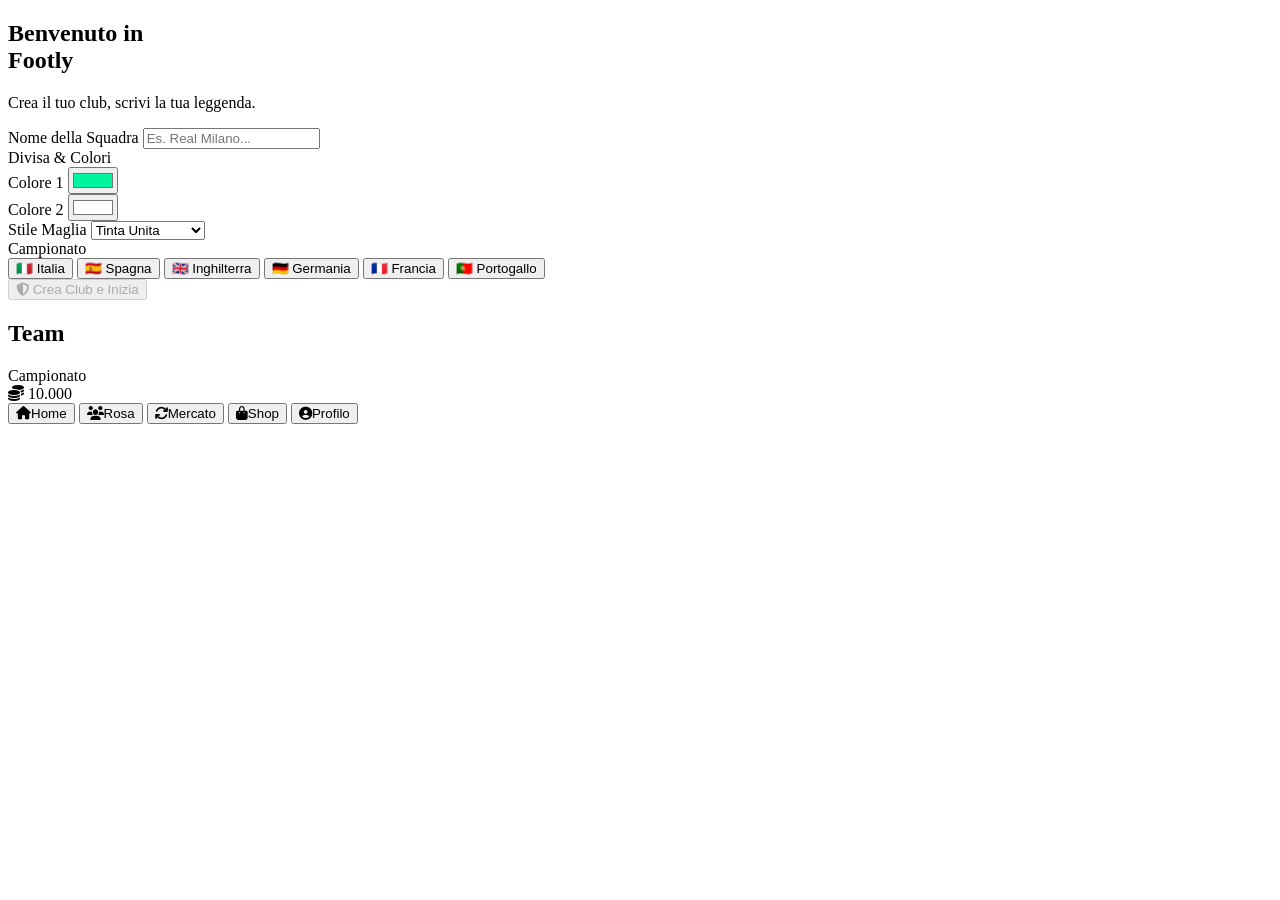
==== commit cd533bcc: "hh" ====
--- a/index.html
+++ b/index.html
@@ -9,24 +9,17 @@
     <link rel="stylesheet" href="https://cdnjs.cloudflare.com/ajax/libs/font-awesome/6.4.0/css/all.min.css">
 </head>
 <body>
-
     <div class="background-overlay"></div>
-
-    <!-- ── NOTIFICATION CONTAINER ── -->
     <div id="notification-container" aria-live="polite" aria-atomic="false"></div>
 
-    <!-- ── ONBOARDING ── -->
     <section id="onboarding-screen" class="screen active">
         <div class="glass-panel onboarding-container">
-
             <h1>Benvenuto in<br><span class="highlight-text">Footly</span></h1>
             <p>Crea il tuo club, scrivi la tua leggenda.</p>
-
             <div class="form-group">
                 <label for="team-name">Nome della Squadra</label>
                 <input type="text" id="team-name" placeholder="Es. Real Milano..." autocomplete="off" maxlength="30">
             </div>
-
             <div class="form-group">
                 <label>Divisa & Colori</label>
                 <div class="kit-selection-grid">
@@ -48,7 +41,6 @@
                     </div>
                 </div>
             </div>
-
             <div class="form-group">
                 <label>Campionato</label>
                 <div class="leagues-grid" id="leagues-selection">
@@ -60,51 +52,44 @@
                     <button class="league-btn" data-league="Portogallo">🇵🇹 Portogallo</button>
                 </div>
             </div>
-
             <button id="start-game-btn" class="primary-btn disabled" disabled>
-                <i class="fas fa-shield-halved"></i>
-                Crea Club e Inizia
+                <i class="fas fa-shield-halved"></i> Crea Club e Inizia
             </button>
-
         </div>
     </section>
 
-    <!-- ── MAIN APP ── -->
+    <div id="pack-overlay" class="pack-overlay">
+        <div id="pack-unopened" class="pack-unopened">
+            <i class="fas fa-box-open" style="font-size: 80px; color: var(--gold); margin-bottom: 20px;"></i>
+            <h2>Pacchetto Starter</h2>
+            <p style="color: var(--text-hint); margin-top: 10px;">Tocca per aprire e scoprire la tua rosa!</p>
+        </div>
+        
+        <div id="pack-opened" class="pack-opened">
+            <h2 style="margin-bottom: 20px; color: var(--gold);">La tua prima rosa!</h2>
+            <div id="pack-cards-container" class="pack-cards-container"></div>
+            <button id="finish-pack-btn" class="primary-btn" style="margin-top: 24px; max-width: 250px;">Vai alla Home</button>
+        </div>
+    </div>
+
     <section id="main-app-screen" class="screen hidden">
-
         <header class="top-bar glass-panel">
             <div class="team-info">
                 <h2 id="display-team-name">Team</h2>
                 <span id="display-league" class="badge">Campionato</span>
             </div>
             <div class="resources">
-                <div class="currency">
-                    <i class="fas fa-coins"></i>
-                    <span id="coins-display">10.000</span>
-                </div>
+                <div class="currency"><i class="fas fa-coins"></i> <span id="coins-display">10.000</span></div>
             </div>
         </header>
-
         <main class="content-area" id="main-content"></main>
-
         <nav class="bottom-nav glass-panel">
-            <button class="nav-item active" data-target="home">
-                <i class="fas fa-house"></i><span>Home</span>
-            </button>
-            <button class="nav-item" data-target="squad">
-                <i class="fas fa-users"></i><span>Rosa</span>
-            </button>
-            <button class="nav-item" data-target="market">
-                <i class="fas fa-arrows-rotate"></i><span>Mercato</span>
-            </button>
-            <button class="nav-item" data-target="store">
-                <i class="fas fa-bag-shopping"></i><span>Shop</span>
-            </button>
-            <button class="nav-item" data-target="profile">
-                <i class="fas fa-circle-user"></i><span>Profilo</span>
-            </button>
+            <button class="nav-item active" data-target="home"><i class="fas fa-house"></i><span>Home</span></button>
+            <button class="nav-item" data-target="squad"><i class="fas fa-users"></i><span>Rosa</span></button>
+            <button class="nav-item" data-target="market"><i class="fas fa-arrows-rotate"></i><span>Mercato</span></button>
+            <button class="nav-item" data-target="store"><i class="fas fa-bag-shopping"></i><span>Shop</span></button>
+            <button class="nav-item" data-target="profile"><i class="fas fa-circle-user"></i><span>Profilo</span></button>
         </nav>
-
     </section>
 
     <script type="module" src="./js/main.js"></script>
--- a/css/style.css
+++ b/css/style.css
@@ -1,654 +1,55 @@
-@import url('https://fonts.googleapis.com/css2?family=Barlow+Condensed:wght@400;600;700;800&family=DM+Sans:wght@300;400;500;600&display=swap');
+/* ─── PACK OPENING ANIMATION ────────────────────── */
+.pack-overlay {
+    position: fixed;
+    inset: 0;
+    z-index: 1000;
+    background: rgba(6, 9, 15, 0.98);
+    display: none;
+    flex-direction: column;
+    align-items: center;
+    justify-content: center;
+    padding: 20px;
+}
+.pack-unopened {
+    text-align: center;
+    cursor: pointer;
+    transition: transform 0.3s;
+    animation: pulse-pack 2s infinite;
+}
+.pack-unopened:hover { transform: scale(1.1); }
 
-:root {
-    --bg-deep:       #06090f;
-    --bg-surface:    #0b1120;
-    --bg-card:       #101827;
-    --bg-card-hover: #141f30;
-    --border-dim:    rgba(255,255,255,0.06);
-    --border-mid:    rgba(255,255,255,0.12);
-    --border-accent: rgba(0,245,160,0.35);
-
-    --text-primary:  #e8edf5;
-    --text-muted:    #6b7a94;
-    --text-hint:     #3d4d63;
-
-    --accent:        #00f5a0;
-    --accent-dim:    rgba(0,245,160,0.12);
-    --accent-glow:   rgba(0,245,160,0.25);
-
-    --gold:          #f0b429;
-    --gold-dim:      rgba(240,180,41,0.12);
-
-    --rarity-bronze:     #cd7f32;
-    --rarity-silver:     #c0c0c0;
-    --rarity-gold:       #ffd700;
-    --rarity-super-rare: #00d4ff;
-    --rarity-epic:       #b200ff;
-    --rarity-legend:     #ffffff;
-
-    --notif-success:  #00f5a0;
-    --notif-error:    #f05252;
-    --notif-info:     #60a5fa;
-    --notif-warning:  #f0b429;
-
-    --radius-sm: 8px;
-    --radius-md: 12px;
-    --radius-lg: 18px;
-    --radius-xl: 24px;
+@keyframes pulse-pack {
+    0% { filter: drop-shadow(0 0 10px rgba(240,180,41,0.5)); }
+    50% { filter: drop-shadow(0 0 30px rgba(240,180,41,1)); }
+    100% { filter: drop-shadow(0 0 10px rgba(240,180,41,0.5)); }
 }
 
-*, *::before, *::after { margin: 0; padding: 0; box-sizing: border-box; }
-
-body {
-    background: var(--bg-deep);
-    color: var(--text-primary);
-    font-family: 'DM Sans', sans-serif;
-    height: 100vh;
-    overflow: hidden;
-    display: flex;
-    justify-content: center;
+.pack-opened {
+    width: 100%;
+    max-width: 480px;
+    text-align: center;
+    display: none;
+    flex-direction: column;
     align-items: center;
 }
 
-/* ─── BACKGROUND ───────────────────────────────── */
-.background-overlay {
-    position: fixed;
-    inset: 0;
-    z-index: 0;
-    background:
-        radial-gradient(ellipse 60% 40% at 20% 80%, rgba(0,245,160,0.04) 0%, transparent 70%),
-        radial-gradient(ellipse 50% 50% at 80% 20%, rgba(0,100,255,0.05) 0%, transparent 70%),
-        var(--bg-deep);
-    pointer-events: none;
+.pack-cards-container {
+    display: flex;
+    flex-wrap: wrap;
+    justify-content: center;
+    gap: 12px;
+    max-height: 65vh;
+    overflow-y: auto;
+    padding: 10px;
+    width: 100%;
 }
 
-/* grid texture */
-.background-overlay::after {
-    content: '';
-    position: absolute;
-    inset: 0;
-    background-image:
-        linear-gradient(rgba(255,255,255,0.015) 1px, transparent 1px),
-        linear-gradient(90deg, rgba(255,255,255,0.015) 1px, transparent 1px);
-    background-size: 40px 40px;
+.pop-in {
+    animation: pop-in-anim 0.4s cubic-bezier(0.175, 0.885, 0.32, 1.275) forwards;
+    opacity: 0;
+    transform: scale(0.5);
 }
 
-/* ─── SCREEN ────────────────────────────────────── */
-.screen {
-    width: 100%;
-    height: 100%;
-    max-width: 480px;
-    position: relative;
-    z-index: 1;
-    display: none;
-    flex-direction: column;
-}
-.screen.active { display: flex; }
-.screen.hidden  { display: none; }
-
-/* ─── GLASS PANEL ───────────────────────────────── */
-.glass-panel {
-    background: var(--bg-card);
-    border: 1px solid var(--border-dim);
-    border-radius: var(--radius-lg);
-}
-
-/* ─── TYPOGRAPHY ────────────────────────────────── */
-h1, h2, h3, .display {
-    font-family: 'Barlow Condensed', sans-serif;
-    font-weight: 700;
-    letter-spacing: 0.02em;
-}
-
-.highlight-text { color: var(--accent); }
-
-/* ─── ONBOARDING ────────────────────────────────── */
-.onboarding-container {
-    padding: 32px 28px;
-    margin: auto 16px;
-    max-height: 92vh;
-    overflow-y: auto;
-    scrollbar-width: none;
-}
-.onboarding-container::-webkit-scrollbar { display: none; }
-
-.onboarding-container h1 {
-    font-size: 36px;
-    line-height: 1.1;
-    margin-bottom: 6px;
-}
-.onboarding-container > p {
-    color: var(--text-muted);
-    font-size: 14px;
-    margin-bottom: 28px;
-}
-
-/* ─── FORM ──────────────────────────────────────── */
-.form-group {
-    margin-bottom: 22px;
-    text-align: left;
-}
-.form-group label {
-    display: block;
-    font-size: 11px;
-    font-weight: 600;
-    letter-spacing: 0.08em;
-    text-transform: uppercase;
-    color: var(--text-muted);
-    margin-bottom: 10px;
-}
-
-input[type="text"] {
-    width: 100%;
-    padding: 13px 16px;
-    background: var(--bg-surface);
-    border: 1px solid var(--border-mid);
-    border-radius: var(--radius-sm);
-    color: var(--text-primary);
-    font-family: 'DM Sans', sans-serif;
-    font-size: 15px;
-    outline: none;
-    transition: border-color 0.2s;
-}
-input[type="text"]::placeholder { color: var(--text-hint); }
-input[type="text"]:focus {
-    border-color: var(--accent);
-    box-shadow: 0 0 0 3px var(--accent-glow);
-}
-
-/* ─── KIT SELECTION ─────────────────────────────── */
-.kit-selection-grid {
-    display: grid;
-    grid-template-columns: 1fr 1fr;
-    gap: 12px;
-    background: var(--bg-surface);
-    padding: 14px;
-    border-radius: var(--radius-md);
-    border: 1px solid var(--border-dim);
-}
-.kit-selection-grid label {
-    font-size: 10px;
-    letter-spacing: 0.06em;
-    text-transform: uppercase;
-    color: var(--text-muted);
-    font-weight: 600;
-    margin-bottom: 0;
-}
-input[type="color"] {
-    width: 100%;
-    height: 38px;
-    border: 1px solid var(--border-mid);
-    border-radius: var(--radius-sm);
-    cursor: pointer;
-    background: transparent;
-    margin-top: 6px;
-    padding: 2px;
-}
-
-.glass-select {
-    width: 100%;
-    padding: 11px 14px;
-    margin-top: 6px;
-    background: var(--bg-card);
-    border: 1px solid var(--border-mid);
-    border-radius: var(--radius-sm);
-    color: var(--text-primary);
-    font-family: 'DM Sans', sans-serif;
-    font-size: 14px;
-    font-weight: 500;
-    outline: none;
-    cursor: pointer;
-    appearance: none;
-    background-image: url("data:image/svg+xml,%3Csvg xmlns='http://www.w3.org/2000/svg' width='12' height='8' viewBox='0 0 12 8'%3E%3Cpath d='M1 1l5 5 5-5' stroke='%236b7a94' stroke-width='1.5' fill='none' stroke-linecap='round'/%3E%3C/svg%3E");
-    background-repeat: no-repeat;
-    background-position: right 12px center;
-}
-.glass-select option { background: var(--bg-card); color: var(--text-primary); }
-
-/* ─── LEAGUE BUTTONS ────────────────────────────── */
-.leagues-grid {
-    display: grid;
-    grid-template-columns: 1fr 1fr;
-    gap: 8px;
-    margin-top: 10px;
-}
-
-.league-btn {
-    background: var(--bg-surface);
-    border: 1px solid var(--border-mid);
-    border-radius: var(--radius-sm);
-    color: var(--text-muted);
-    padding: 11px 14px;
-    cursor: pointer;
-    font-family: 'DM Sans', sans-serif;
-    font-size: 13px;
-    font-weight: 500;
-    text-align: left;
-    transition: background 0.18s, border-color 0.18s, color 0.18s, transform 0.15s;
-    display: flex;
-    align-items: center;
-    gap: 8px;
-}
-.league-btn:hover {
-    background: var(--bg-card-hover);
-    border-color: var(--border-mid);
-    color: var(--text-primary);
-    transform: translateY(-1px);
-}
-.league-btn.active-league {
-    background: var(--accent-dim);
-    border-color: var(--border-accent);
-    color: var(--accent);
-}
-
-/* ─── PRIMARY CTA BUTTON ────────────────────────── */
-.primary-btn {
-    display: flex;
-    align-items: center;
-    justify-content: center;
-    gap: 10px;
-    width: 100%;
-    padding: 15px 24px;
-    margin-top: 24px;
-    background: var(--accent);
-    color: #050a0e;
-    border: none;
-    border-radius: var(--radius-md);
-    font-family: 'Barlow Condensed', sans-serif;
-    font-size: 18px;
-    font-weight: 700;
-    letter-spacing: 0.05em;
-    text-transform: uppercase;
-    cursor: pointer;
-    transition: opacity 0.2s, transform 0.15s;
-}
-.primary-btn:hover:not([disabled]) {
-    opacity: 0.9;
-    transform: translateY(-1px);
-}
-.primary-btn[disabled],
-.primary-btn.disabled {
-    background: var(--bg-card-hover);
-    color: var(--text-hint);
-    cursor: not-allowed;
-    transform: none;
-    opacity: 1;
-    border: 1px solid var(--border-dim);
-}
-
-/* ─── TOP BAR ───────────────────────────────────── */
-.top-bar {
-    display: flex;
-    justify-content: space-between;
-    align-items: center;
-    padding: 14px 18px;
-    margin: 10px 10px 0;
-    border-radius: var(--radius-md);
-}
-.team-info h2 {
-    font-size: 20px;
-    line-height: 1;
-}
-.badge {
-    font-size: 11px;
-    font-weight: 500;
-    background: var(--bg-surface);
-    color: var(--text-muted);
-    padding: 3px 8px;
-    border-radius: 4px;
-    margin-top: 4px;
-    display: inline-block;
-    border: 1px solid var(--border-dim);
-}
-.currency {
-    display: flex;
-    align-items: center;
-    gap: 6px;
-    color: var(--gold);
-    font-family: 'Barlow Condensed', sans-serif;
-    font-size: 20px;
-    font-weight: 700;
-    background: var(--gold-dim);
-    border: 1px solid rgba(240,180,41,0.2);
-    border-radius: var(--radius-sm);
-    padding: 6px 12px;
-}
-.currency i { font-size: 14px; }
-
-/* ─── CONTENT AREA ──────────────────────────────── */
-.content-area {
-    flex: 1;
-    overflow-y: auto;
-    padding: 10px;
-    scrollbar-width: thin;
-    scrollbar-color: var(--border-dim) transparent;
-}
-
-/* ─── HOME VIEW ─────────────────────────────────── */
-.home-view {
-    padding: 20px;
-}
-.section-label {
-    font-size: 10px;
-    font-weight: 600;
-    letter-spacing: 0.1em;
-    text-transform: uppercase;
-    color: var(--text-hint);
-    margin-bottom: 14px;
-}
-.match-card {
-    background: var(--bg-surface);
-    border: 1px solid var(--border-dim);
-    border-radius: var(--radius-md);
-    padding: 20px;
-    margin-bottom: 16px;
-}
-.match-teams {
-    display: flex;
-    align-items: center;
-    justify-content: space-between;
-    gap: 12px;
-}
-.team-block {
-    display: flex;
-    flex-direction: column;
-    align-items: center;
-    gap: 8px;
-    flex: 1;
-}
-.team-crest {
-    width: 52px;
-    height: 52px;
-    border-radius: 50%;
-    background: var(--bg-card);
-    border: 2px solid var(--border-mid);
-    display: flex;
-    align-items: center;
-    justify-content: center;
-    font-size: 22px;
-}
-.team-name-label {
-    font-family: 'Barlow Condensed', sans-serif;
-    font-size: 15px;
-    font-weight: 700;
-    text-align: center;
-    color: var(--text-primary);
-}
-.vs-badge {
-    font-family: 'Barlow Condensed', sans-serif;
-    font-size: 13px;
-    font-weight: 700;
-    color: var(--text-hint);
-    background: var(--bg-card);
-    border: 1px solid var(--border-dim);
-    border-radius: 6px;
-    padding: 4px 10px;
-    letter-spacing: 0.05em;
-}
-
-/* ─── PLAY BUTTON ───────────────────────────────── */
-.play-btn {
-    display: flex;
-    align-items: center;
-    justify-content: center;
-    gap: 12px;
-    width: 100%;
-    padding: 16px 24px;
-    margin-top: 16px;
-    background: transparent;
-    border: 1px solid rgba(0,245,160,0.3);
-    border-radius: var(--radius-md);
-    color: var(--accent);
-    font-family: 'Barlow Condensed', sans-serif;
-    font-size: 20px;
-    font-weight: 700;
-    letter-spacing: 0.08em;
-    text-transform: uppercase;
-    cursor: pointer;
-    transition: background 0.2s, border-color 0.2s, transform 0.15s;
-    position: relative;
-    overflow: hidden;
-}
-.play-btn::before {
-    content: '';
-    position: absolute;
-    inset: 0;
-    background: linear-gradient(135deg, rgba(0,245,160,0.08) 0%, transparent 60%);
-    pointer-events: none;
-}
-.play-btn:hover {
-    background: var(--accent-dim);
-    border-color: var(--accent);
-    transform: translateY(-1px);
-}
-.play-btn .play-icon {
-    width: 28px;
-    height: 28px;
-    background: var(--accent);
-    border-radius: 50%;
-    display: flex;
-    align-items: center;
-    justify-content: center;
-    color: #050a0e;
-    font-size: 11px;
-}
-
-/* ─── BOTTOM NAV ────────────────────────────────── */
-.bottom-nav {
-    display: flex;
-    justify-content: space-around;
-    padding: 8px 6px;
-    margin: 0 10px 10px;
-    border-radius: var(--radius-md);
-}
-.nav-item {
-    background: transparent;
-    border: none;
-    color: var(--text-hint);
-    display: flex;
-    flex-direction: column;
-    align-items: center;
-    cursor: pointer;
-    font-family: 'DM Sans', sans-serif;
-    font-size: 10px;
-    font-weight: 500;
-    letter-spacing: 0.02em;
-    padding: 8px 12px;
-    border-radius: var(--radius-sm);
-    transition: color 0.2s, background 0.2s;
-    gap: 4px;
-}
-.nav-item i { font-size: 18px; }
-.nav-item:hover { color: var(--text-muted); background: var(--bg-surface); }
-.nav-item.active { color: var(--accent); background: var(--accent-dim); }
-
-/* ─── SQUAD VIEW ────────────────────────────────── */
-.squad-view { padding: 20px; }
-.pitch-container {
-    background:
-        linear-gradient(rgba(0,245,160,0.03) 1px, transparent 1px),
-        linear-gradient(90deg, rgba(0,245,160,0.03) 1px, transparent 1px),
-        var(--bg-surface);
-    background-size: 30px 30px;
-    border: 1px solid var(--border-accent);
-    height: 280px;
-    border-radius: var(--radius-md);
-    position: relative;
-    display: flex;
-    align-items: center;
-    justify-content: center;
-}
-.pitch-placeholder {
-    color: var(--text-hint);
-    font-size: 13px;
-    text-align: center;
-    display: flex;
-    flex-direction: column;
-    align-items: center;
-    gap: 8px;
-}
-.pitch-placeholder i { font-size: 24px; color: var(--accent); opacity: 0.4; }
-
-/* ─── NOTIFICATION SYSTEM ───────────────────────── */
-#notification-container {
-    position: fixed;
-    top: 16px;
-    right: 16px;
-    z-index: 9999;
-    display: flex;
-    flex-direction: column;
-    gap: 10px;
-    max-width: 320px;
-    pointer-events: none;
-}
-
-.notif-card {
-    pointer-events: all;
-    background: var(--bg-card);
-    border: 1px solid var(--border-dim);
-    border-radius: var(--radius-md);
-    padding: 0;
-    overflow: hidden;
-    transform: translateX(340px);
-    opacity: 0;
-    transition: transform 0.35s cubic-bezier(.22,.68,0,1.2), opacity 0.25s ease;
-    box-shadow: 0 8px 32px rgba(0,0,0,0.5);
-    position: relative;
-}
-.notif-card.show {
-    transform: translateX(0);
-    opacity: 1;
-}
-.notif-card.hide {
-    transform: translateX(340px);
-    opacity: 0;
-}
-
-.notif-card::before {
-    content: '';
-    position: absolute;
-    top: 0; left: 0;
-    width: 3px;
-    height: 100%;
-    border-radius: 12px 0 0 12px;
-}
-.notif-card.success::before { background: var(--notif-success); }
-.notif-card.error::before   { background: var(--notif-error); }
-.notif-card.info::before    { background: var(--notif-info); }
-.notif-card.warning::before { background: var(--notif-warning); }
-
-.notif-inner {
-    display: flex;
-    align-items: flex-start;
-    gap: 12px;
-    padding: 14px 14px 14px 18px;
-}
-
-.notif-icon {
-    width: 34px;
-    height: 34px;
-    border-radius: 50%;
-    display: flex;
-    align-items: center;
-    justify-content: center;
-    flex-shrink: 0;
-    font-size: 14px;
-}
-.notif-card.success .notif-icon { background: rgba(0,245,160,0.12); color: var(--notif-success); }
-.notif-card.error   .notif-icon { background: rgba(240,82,82,0.12);  color: var(--notif-error); }
-.notif-card.info    .notif-icon { background: rgba(96,165,250,0.12); color: var(--notif-info); }
-.notif-card.warning .notif-icon { background: rgba(240,180,41,0.12); color: var(--notif-warning); }
-
-.notif-body { flex: 1; min-width: 0; }
-.notif-title {
-    font-family: 'Barlow Condensed', sans-serif;
-    font-size: 15px;
-    font-weight: 700;
-    color: var(--text-primary);
-    line-height: 1.2;
-    margin-bottom: 2px;
-}
-.notif-msg {
-    font-size: 12px;
-    color: var(--text-muted);
-    line-height: 1.4;
-}
-
-.notif-close {
-    background: transparent;
-    border: none;
-    color: var(--text-hint);
-    cursor: pointer;
-    font-size: 14px;
-    padding: 0;
-    line-height: 1;
-    flex-shrink: 0;
-    transition: color 0.15s;
-}
-.notif-close:hover { color: var(--text-primary); }
-
-.notif-progress {
-    height: 2px;
-    background: var(--border-dim);
-    position: relative;
-    overflow: hidden;
-}
-.notif-progress-bar {
-    height: 100%;
-    border-radius: 0 0 2px 2px;
-    transform-origin: left;
-    animation: notif-shrink linear forwards;
-}
-.notif-card.success .notif-progress-bar { background: var(--notif-success); }
-.notif-card.error   .notif-progress-bar { background: var(--notif-error); }
-.notif-card.info    .notif-progress-bar { background: var(--notif-info); }
-.notif-card.warning .notif-progress-bar { background: var(--notif-warning); }
-
-@keyframes notif-shrink {
-    from { transform: scaleX(1); }
-    to   { transform: scaleX(0); }
-}
-
-/* ─── EMPTY STATE (market, store, profile) ──────── */
-.empty-view {
-    display: flex;
-    flex-direction: column;
-    align-items: center;
-    justify-content: center;
-    padding: 60px 20px;
-    text-align: center;
-    gap: 12px;
-}
-.empty-view i {
-    font-size: 40px;
-    color: var(--text-hint);
-    margin-bottom: 8px;
-}
-.empty-view h3 {
-    font-size: 20px;
-    color: var(--text-muted);
-}
-.empty-view p {
-    font-size: 13px;
-    color: var(--text-hint);
-    max-width: 200px;
-    line-height: 1.5;
-}
-
-/* ─── SCROLLBAR ─────────────────────────────────── */
-::-webkit-scrollbar { width: 4px; }
-::-webkit-scrollbar-track { background: transparent; }
-::-webkit-scrollbar-thumb { background: var(--border-dim); border-radius: 4px; }
-
-/* ─── UTILITY ───────────────────────────────────── */
-.text-accent  { color: var(--accent); }
-.text-gold    { color: var(--gold); }
-.text-muted   { color: var(--text-muted); }
-.text-hint    { color: var(--text-hint); }
-
-.divider {
-    height: 1px;
-    background: var(--border-dim);
-    margin: 16px 0;
+@keyframes pop-in-anim {
+    to { opacity: 1; transform: scale(1); }
 }
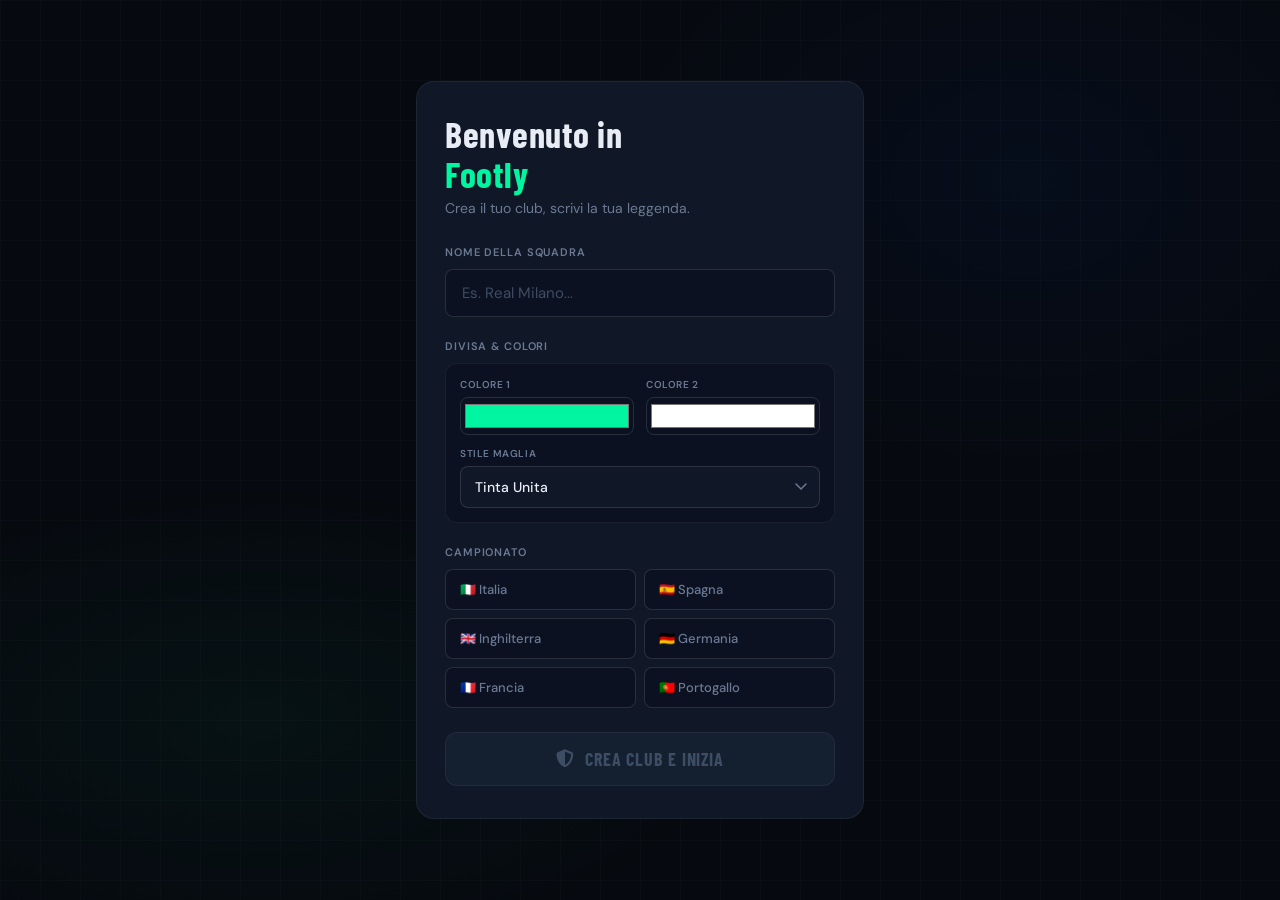
==== commit a5adc167: "gig" ====
--- a/index.html
+++ b/index.html
@@ -5,7 +5,7 @@
     <meta name="viewport" content="width=device-width, initial-scale=1.0, user-scalable=no">
     <title>Footly</title>
     <link rel="icon" href="data:,">
-    <link rel="stylesheet" href="./css/style.css">
+    <link rel="stylesheet" href="./css/style.css?v=3">
     <link rel="stylesheet" href="https://cdnjs.cloudflare.com/ajax/libs/font-awesome/6.4.0/css/all.min.css">
 </head>
 <body>
@@ -16,10 +16,12 @@
         <div class="glass-panel onboarding-container">
             <h1>Benvenuto in<br><span class="highlight-text">Footly</span></h1>
             <p>Crea il tuo club, scrivi la tua leggenda.</p>
+            
             <div class="form-group">
                 <label for="team-name">Nome della Squadra</label>
                 <input type="text" id="team-name" placeholder="Es. Real Milano..." autocomplete="off" maxlength="30">
             </div>
+
             <div class="form-group">
                 <label>Divisa & Colori</label>
                 <div class="kit-selection-grid">
@@ -41,6 +43,7 @@
                     </div>
                 </div>
             </div>
+
             <div class="form-group">
                 <label>Campionato</label>
                 <div class="leagues-grid" id="leagues-selection">
@@ -52,6 +55,7 @@
                     <button class="league-btn" data-league="Portogallo">🇵🇹 Portogallo</button>
                 </div>
             </div>
+
             <button id="start-game-btn" class="primary-btn disabled" disabled>
                 <i class="fas fa-shield-halved"></i> Crea Club e Inizia
             </button>
@@ -82,7 +86,9 @@
                 <div class="currency"><i class="fas fa-coins"></i> <span id="coins-display">10.000</span></div>
             </div>
         </header>
+
         <main class="content-area" id="main-content"></main>
+
         <nav class="bottom-nav glass-panel">
             <button class="nav-item active" data-target="home"><i class="fas fa-house"></i><span>Home</span></button>
             <button class="nav-item" data-target="squad"><i class="fas fa-users"></i><span>Rosa</span></button>
--- a/css/style.css
+++ b/css/style.css
@@ -1,55 +1,195 @@
-/* ─── PACK OPENING ANIMATION ────────────────────── */
-.pack-overlay {
-    position: fixed;
-    inset: 0;
-    z-index: 1000;
-    background: rgba(6, 9, 15, 0.98);
-    display: none;
-    flex-direction: column;
-    align-items: center;
-    justify-content: center;
-    padding: 20px;
-}
-.pack-unopened {
-    text-align: center;
-    cursor: pointer;
-    transition: transform 0.3s;
-    animation: pulse-pack 2s infinite;
-}
-.pack-unopened:hover { transform: scale(1.1); }
+@import url('https://fonts.googleapis.com/css2?family=Barlow+Condensed:wght@400;600;700;800&family=DM+Sans:wght@300;400;500;600&display=swap');
 
-@keyframes pulse-pack {
-    0% { filter: drop-shadow(0 0 10px rgba(240,180,41,0.5)); }
-    50% { filter: drop-shadow(0 0 30px rgba(240,180,41,1)); }
-    100% { filter: drop-shadow(0 0 10px rgba(240,180,41,0.5)); }
+:root {
+    --bg-deep:       #06090f;
+    --bg-surface:    #0b1120;
+    --bg-card:       #101827;
+    --bg-card-hover: #141f30;
+    --border-dim:    rgba(255,255,255,0.06);
+    --border-mid:    rgba(255,255,255,0.12);
+    --border-accent: rgba(0,245,160,0.35);
+
+    --text-primary:  #e8edf5;
+    --text-muted:    #6b7a94;
+    --text-hint:     #3d4d63;
+
+    --accent:        #00f5a0;
+    --accent-dim:    rgba(0,245,160,0.12);
+    --accent-glow:   rgba(0,245,160,0.25);
+
+    --gold:          #f0b429;
+    --gold-dim:      rgba(240,180,41,0.12);
+
+    --rarity-bronze:     #cd7f32;
+    --rarity-silver:     #c0c0c0;
+    --rarity-gold:       #ffd700;
+    --rarity-super-rare: #00d4ff;
+    --rarity-epic:       #b200ff;
+    --rarity-legend:     #ffffff;
+
+    --notif-success:  #00f5a0;
+    --notif-error:    #f05252;
+    --notif-info:     #60a5fa;
+    --notif-warning:  #f0b429;
+
+    --radius-sm: 8px;
+    --radius-md: 12px;
+    --radius-lg: 18px;
+    --radius-xl: 24px;
 }
 
-.pack-opened {
-    width: 100%;
-    max-width: 480px;
-    text-align: center;
-    display: none;
-    flex-direction: column;
+*, *::before, *::after { margin: 0; padding: 0; box-sizing: border-box; }
+
+body {
+    background: var(--bg-deep);
+    color: var(--text-primary);
+    font-family: 'DM Sans', sans-serif;
+    height: 100vh;
+    overflow: hidden;
+    display: flex;
+    justify-content: center;
     align-items: center;
 }
 
-.pack-cards-container {
-    display: flex;
-    flex-wrap: wrap;
-    justify-content: center;
-    gap: 12px;
-    max-height: 65vh;
-    overflow-y: auto;
-    padding: 10px;
-    width: 100%;
+.background-overlay {
+    position: fixed; inset: 0; z-index: 0;
+    background: radial-gradient(ellipse 60% 40% at 20% 80%, rgba(0,245,160,0.04) 0%, transparent 70%),
+                radial-gradient(ellipse 50% 50% at 80% 20%, rgba(0,100,255,0.05) 0%, transparent 70%),
+                var(--bg-deep);
+    pointer-events: none;
 }
 
-.pop-in {
-    animation: pop-in-anim 0.4s cubic-bezier(0.175, 0.885, 0.32, 1.275) forwards;
-    opacity: 0;
-    transform: scale(0.5);
+.background-overlay::after {
+    content: ''; position: absolute; inset: 0;
+    background-image: linear-gradient(rgba(255,255,255,0.015) 1px, transparent 1px),
+                      linear-gradient(90deg, rgba(255,255,255,0.015) 1px, transparent 1px);
+    background-size: 40px 40px;
 }
 
-@keyframes pop-in-anim {
-    to { opacity: 1; transform: scale(1); }
-}+.screen { width: 100%; height: 100%; max-width: 480px; position: relative; z-index: 1; display: none; flex-direction: column; }
+.screen.active { display: flex; }
+.screen.hidden  { display: none; }
+
+.glass-panel { background: var(--bg-card); border: 1px solid var(--border-dim); border-radius: var(--radius-lg); }
+
+h1, h2, h3, .display { font-family: 'Barlow Condensed', sans-serif; font-weight: 700; letter-spacing: 0.02em; }
+.highlight-text { color: var(--accent); }
+
+.onboarding-container { padding: 32px 28px; margin: auto 16px; max-height: 92vh; overflow-y: auto; scrollbar-width: none; }
+.onboarding-container::-webkit-scrollbar { display: none; }
+.onboarding-container h1 { font-size: 36px; line-height: 1.1; margin-bottom: 6px; }
+.onboarding-container > p { color: var(--text-muted); font-size: 14px; margin-bottom: 28px; }
+
+.form-group { margin-bottom: 22px; text-align: left; }
+.form-group label { display: block; font-size: 11px; font-weight: 600; letter-spacing: 0.08em; text-transform: uppercase; color: var(--text-muted); margin-bottom: 10px; }
+
+input[type="text"] { width: 100%; padding: 13px 16px; background: var(--bg-surface); border: 1px solid var(--border-mid); border-radius: var(--radius-sm); color: var(--text-primary); font-family: 'DM Sans', sans-serif; font-size: 15px; outline: none; transition: border-color 0.2s; }
+input[type="text"]::placeholder { color: var(--text-hint); }
+input[type="text"]:focus { border-color: var(--accent); box-shadow: 0 0 0 3px var(--accent-glow); }
+
+.kit-selection-grid { display: grid; grid-template-columns: 1fr 1fr; gap: 12px; background: var(--bg-surface); padding: 14px; border-radius: var(--radius-md); border: 1px solid var(--border-dim); }
+.kit-selection-grid label { font-size: 10px; letter-spacing: 0.06em; text-transform: uppercase; color: var(--text-muted); font-weight: 600; margin-bottom: 0; }
+input[type="color"] { width: 100%; height: 38px; border: 1px solid var(--border-mid); border-radius: var(--radius-sm); cursor: pointer; background: transparent; margin-top: 6px; padding: 2px; }
+
+.glass-select { width: 100%; padding: 11px 14px; margin-top: 6px; background: var(--bg-card); border: 1px solid var(--border-mid); border-radius: var(--radius-sm); color: var(--text-primary); font-family: 'DM Sans', sans-serif; font-size: 14px; font-weight: 500; outline: none; cursor: pointer; appearance: none; background-image: url("data:image/svg+xml,%3Csvg xmlns='http://www.w3.org/2000/svg' width='12' height='8' viewBox='0 0 12 8'%3E%3Cpath d='M1 1l5 5 5-5' stroke='%236b7a94' stroke-width='1.5' fill='none' stroke-linecap='round'/%3E%3C/svg%3E"); background-repeat: no-repeat; background-position: right 12px center; }
+.glass-select option { background: var(--bg-card); color: var(--text-primary); }
+
+.leagues-grid { display: grid; grid-template-columns: 1fr 1fr; gap: 8px; margin-top: 10px; }
+.league-btn { background: var(--bg-surface); border: 1px solid var(--border-mid); border-radius: var(--radius-sm); color: var(--text-muted); padding: 11px 14px; cursor: pointer; font-family: 'DM Sans', sans-serif; font-size: 13px; font-weight: 500; text-align: left; transition: background 0.18s, border-color 0.18s, color 0.18s, transform 0.15s; display: flex; align-items: center; gap: 8px; }
+.league-btn:hover { background: var(--bg-card-hover); border-color: var(--border-mid); color: var(--text-primary); transform: translateY(-1px); }
+.league-btn.active-league { background: var(--accent-dim); border-color: var(--border-accent); color: var(--accent); }
+
+.primary-btn { display: flex; align-items: center; justify-content: center; gap: 10px; width: 100%; padding: 15px 24px; margin-top: 24px; background: var(--accent); color: #050a0e; border: none; border-radius: var(--radius-md); font-family: 'Barlow Condensed', sans-serif; font-size: 18px; font-weight: 700; letter-spacing: 0.05em; text-transform: uppercase; cursor: pointer; transition: opacity 0.2s, transform 0.15s; }
+.primary-btn:hover:not([disabled]) { opacity: 0.9; transform: translateY(-1px); }
+.primary-btn[disabled], .primary-btn.disabled { background: var(--bg-card-hover); color: var(--text-hint); cursor: not-allowed; transform: none; opacity: 1; border: 1px solid var(--border-dim); }
+
+.top-bar { display: flex; justify-content: space-between; align-items: center; padding: 14px 18px; margin: 10px 10px 0; border-radius: var(--radius-md); }
+.team-info h2 { font-size: 20px; line-height: 1; }
+.badge { font-size: 11px; font-weight: 500; background: var(--bg-surface); color: var(--text-muted); padding: 3px 8px; border-radius: 4px; margin-top: 4px; display: inline-block; border: 1px solid var(--border-dim); }
+.currency { display: flex; align-items: center; gap: 6px; color: var(--gold); font-family: 'Barlow Condensed', sans-serif; font-size: 20px; font-weight: 700; background: var(--gold-dim); border: 1px solid rgba(240,180,41,0.2); border-radius: var(--radius-sm); padding: 6px 12px; }
+.currency i { font-size: 14px; }
+
+.content-area { flex: 1; overflow-y: auto; padding: 10px; scrollbar-width: thin; scrollbar-color: var(--border-dim) transparent; }
+
+.bottom-nav { display: flex; justify-content: space-around; padding: 8px 6px; margin: 0 10px 10px; border-radius: var(--radius-md); }
+.nav-item { background: transparent; border: none; color: var(--text-hint); display: flex; flex-direction: column; align-items: center; cursor: pointer; font-family: 'DM Sans', sans-serif; font-size: 10px; font-weight: 500; letter-spacing: 0.02em; padding: 8px 12px; border-radius: var(--radius-sm); transition: color 0.2s, background 0.2s; gap: 4px; }
+.nav-item i { font-size: 18px; }
+.nav-item:hover { color: var(--text-muted); background: var(--bg-surface); }
+.nav-item.active { color: var(--accent); background: var(--accent-dim); }
+
+/* MATCH E HOME */
+.home-view { padding: 20px; }
+.section-label { font-size: 10px; font-weight: 600; letter-spacing: 0.1em; text-transform: uppercase; color: var(--text-hint); margin-bottom: 14px; }
+.match-card { background: var(--bg-surface); border: 1px solid var(--border-dim); border-radius: var(--radius-md); padding: 20px; margin-bottom: 16px; }
+.match-teams { display: flex; align-items: center; justify-content: space-between; gap: 12px; }
+.team-block { display: flex; flex-direction: column; align-items: center; gap: 8px; flex: 1; }
+.team-crest { width: 52px; height: 52px; border-radius: 50%; background: var(--bg-card); border: 2px solid var(--border-mid); display: flex; align-items: center; justify-content: center; font-size: 22px; }
+.team-name-label { font-family: 'Barlow Condensed', sans-serif; font-size: 15px; font-weight: 700; text-align: center; color: var(--text-primary); }
+.vs-badge { font-family: 'Barlow Condensed', sans-serif; font-size: 13px; font-weight: 700; color: var(--text-hint); background: var(--bg-card); border: 1px solid var(--border-dim); border-radius: 6px; padding: 4px 10px; letter-spacing: 0.05em; }
+
+.play-btn { display: flex; align-items: center; justify-content: center; gap: 12px; width: 100%; padding: 16px 24px; margin-top: 16px; background: transparent; border: 1px solid rgba(0,245,160,0.3); border-radius: var(--radius-md); color: var(--accent); font-family: 'Barlow Condensed', sans-serif; font-size: 20px; font-weight: 700; letter-spacing: 0.08em; text-transform: uppercase; cursor: pointer; transition: background 0.2s, border-color 0.2s, transform 0.15s; position: relative; overflow: hidden; }
+.play-btn::before { content: ''; position: absolute; inset: 0; background: linear-gradient(135deg, rgba(0,245,160,0.08) 0%, transparent 60%); pointer-events: none; }
+.play-btn:hover { background: var(--accent-dim); border-color: var(--accent); transform: translateY(-1px); }
+.play-btn .play-icon { width: 28px; height: 28px; background: var(--accent); border-radius: 50%; display: flex; align-items: center; justify-content: center; color: #050a0e; font-size: 11px; }
+
+/* SQUAD E CARTE */
+.squad-view { padding: 20px; }
+.pitch-container { background: linear-gradient(rgba(0,245,160,0.03) 1px, transparent 1px), linear-gradient(90deg, rgba(0,245,160,0.03) 1px, transparent 1px), var(--bg-surface); background-size: 30px 30px; border: 1px solid var(--border-accent); border-radius: var(--radius-md); position: relative; display: flex; align-items: center; justify-content: center; }
+
+.player-card { background: var(--bg-card); border-radius: var(--radius-sm); padding: 10px; width: 75px; display: flex; flex-direction: column; align-items: center; justify-content: center; background-image: linear-gradient(to bottom, rgba(255,255,255,0.05), transparent); transition: transform 0.2s ease, box-shadow 0.2s ease; cursor: pointer; }
+.player-card:hover { transform: translateY(-3px); }
+.card-overall { font-family: 'Barlow Condensed', sans-serif; font-size: 24px; font-weight: 800; line-height: 1; }
+.card-pos { font-family: 'DM Sans', sans-serif; font-size: 10px; color: var(--text-muted); font-weight: 700; margin: 4px 0; text-transform: uppercase; letter-spacing: 0.05em; }
+.card-name { font-family: 'DM Sans', sans-serif; font-size: 11px; color: var(--text-primary); text-transform: uppercase; font-weight: 600; white-space: nowrap; overflow: hidden; text-overflow: ellipsis; width: 100%; text-align: center; }
+
+/* ANIMAZIONE PACCHETTO */
+.pack-overlay { position: fixed; inset: 0; z-index: 1000; background: rgba(6, 9, 15, 0.98); display: none; flex-direction: column; align-items: center; justify-content: center; padding: 20px; }
+.pack-unopened { text-align: center; cursor: pointer; transition: transform 0.3s; animation: pulse-pack 2s infinite; }
+.pack-unopened:hover { transform: scale(1.1); }
+@keyframes pulse-pack { 0% { filter: drop-shadow(0 0 10px rgba(240,180,41,0.5)); } 50% { filter: drop-shadow(0 0 30px rgba(240,180,41,1)); } 100% { filter: drop-shadow(0 0 10px rgba(240,180,41,0.5)); } }
+
+.pack-opened { width: 100%; max-width: 480px; text-align: center; display: none; flex-direction: column; align-items: center; }
+.pack-cards-container { display: flex; flex-wrap: wrap; justify-content: center; gap: 12px; max-height: 65vh; overflow-y: auto; padding: 10px; width: 100%; }
+
+.pop-in { animation: pop-in-anim 0.4s cubic-bezier(0.175, 0.885, 0.32, 1.275) forwards; opacity: 0; transform: scale(0.5); }
+@keyframes pop-in-anim { to { opacity: 1; transform: scale(1); } }
+
+/* NOTIFICHE E ALTRO */
+#notification-container { position: fixed; top: 16px; right: 16px; z-index: 9999; display: flex; flex-direction: column; gap: 10px; max-width: 320px; pointer-events: none; }
+.notif-card { pointer-events: all; background: var(--bg-card); border: 1px solid var(--border-dim); border-radius: var(--radius-md); padding: 0; overflow: hidden; transform: translateX(340px); opacity: 0; transition: transform 0.35s cubic-bezier(.22,.68,0,1.2), opacity 0.25s ease; box-shadow: 0 8px 32px rgba(0,0,0,0.5); position: relative; }
+.notif-card.show { transform: translateX(0); opacity: 1; }
+.notif-card.hide { transform: translateX(340px); opacity: 0; }
+.notif-card::before { content: ''; position: absolute; top: 0; left: 0; width: 3px; height: 100%; border-radius: 12px 0 0 12px; }
+.notif-card.success::before { background: var(--notif-success); }
+.notif-card.error::before   { background: var(--notif-error); }
+.notif-card.info::before    { background: var(--notif-info); }
+.notif-card.warning::before { background: var(--notif-warning); }
+.notif-inner { display: flex; align-items: flex-start; gap: 12px; padding: 14px 14px 14px 18px; }
+.notif-icon { width: 34px; height: 34px; border-radius: 50%; display: flex; align-items: center; justify-content: center; flex-shrink: 0; font-size: 14px; }
+.notif-card.success .notif-icon { background: rgba(0,245,160,0.12); color: var(--notif-success); }
+.notif-card.error   .notif-icon { background: rgba(240,82,82,0.12);  color: var(--notif-error); }
+.notif-card.info    .notif-icon { background: rgba(96,165,250,0.12); color: var(--notif-info); }
+.notif-card.warning .notif-icon { background: rgba(240,180,41,0.12); color: var(--notif-warning); }
+.notif-body { flex: 1; min-width: 0; }
+.notif-title { font-family: 'Barlow Condensed', sans-serif; font-size: 15px; font-weight: 700; color: var(--text-primary); line-height: 1.2; margin-bottom: 2px; }
+.notif-msg { font-size: 12px; color: var(--text-muted); line-height: 1.4; }
+.notif-close { background: transparent; border: none; color: var(--text-hint); cursor: pointer; font-size: 14px; padding: 0; line-height: 1; flex-shrink: 0; transition: color 0.15s; }
+.notif-close:hover { color: var(--text-primary); }
+.notif-progress { height: 2px; background: var(--border-dim); position: relative; overflow: hidden; }
+.notif-progress-bar { height: 100%; border-radius: 0 0 2px 2px; transform-origin: left; animation: notif-shrink linear forwards; }
+.notif-card.success .notif-progress-bar { background: var(--notif-success); }
+.notif-card.error   .notif-progress-bar { background: var(--notif-error); }
+.notif-card.info    .notif-progress-bar { background: var(--notif-info); }
+.notif-card.warning .notif-progress-bar { background: var(--notif-warning); }
+
+@keyframes notif-shrink { from { transform: scaleX(1); } to { transform: scaleX(0); } }
+
+.empty-view { display: flex; flex-direction: column; align-items: center; justify-content: center; padding: 60px 20px; text-align: center; gap: 12px; }
+.empty-view i { font-size: 40px; color: var(--text-hint); margin-bottom: 8px; }
+.empty-view h3 { font-size: 20px; color: var(--text-muted); }
+.empty-view p { font-size: 13px; color: var(--text-hint); max-width: 200px; line-height: 1.5; }
+
+::-webkit-scrollbar { width: 4px; }
+::-webkit-scrollbar-track { background: transparent; }
+::-webkit-scrollbar-thumb { background: var(--border-dim); border-radius: 4px; }
+.divider { height: 1px; background: var(--border-dim); margin: 16px 0; }
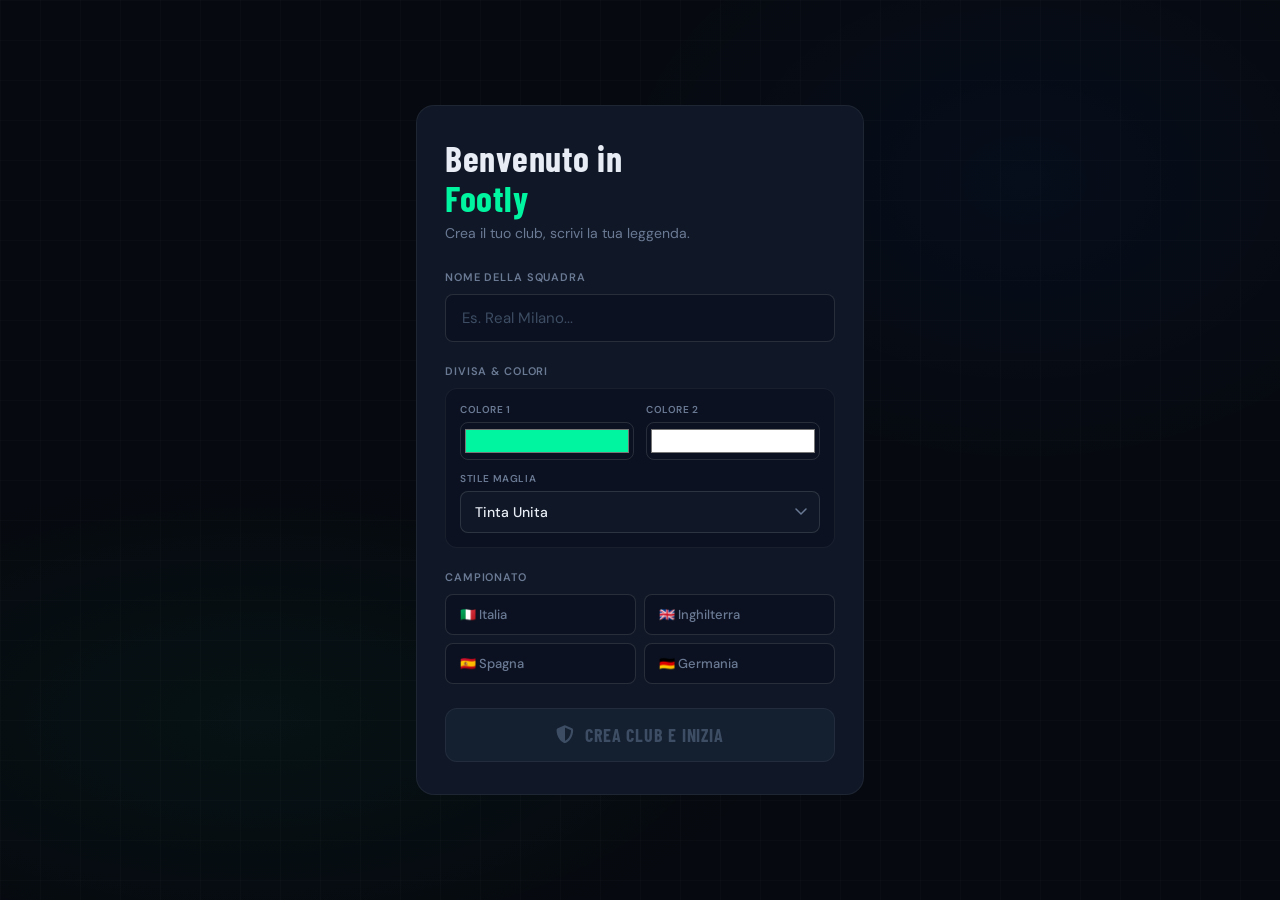
==== commit 23421767: "dddsdw" ====
--- a/index.html
+++ b/index.html
@@ -5,7 +5,7 @@
     <meta name="viewport" content="width=device-width, initial-scale=1.0, user-scalable=no">
     <title>Footly</title>
     <link rel="icon" href="data:,">
-    <link rel="stylesheet" href="./css/style.css?v=3">
+    <link rel="stylesheet" href="./css/style.css?v=4">
     <link rel="stylesheet" href="https://cdnjs.cloudflare.com/ajax/libs/font-awesome/6.4.0/css/all.min.css">
 </head>
 <body>
@@ -48,11 +48,9 @@
                 <label>Campionato</label>
                 <div class="leagues-grid" id="leagues-selection">
                     <button class="league-btn" data-league="Italia">🇮🇹 Italia</button>
+                    <button class="league-btn" data-league="Inghilterra">🇬🇧 Inghilterra</button>
                     <button class="league-btn" data-league="Spagna">🇪🇸 Spagna</button>
-                    <button class="league-btn" data-league="Inghilterra">🇬🇧 Inghilterra</button>
                     <button class="league-btn" data-league="Germania">🇩🇪 Germania</button>
-                    <button class="league-btn" data-league="Francia">🇫🇷 Francia</button>
-                    <button class="league-btn" data-league="Portogallo">🇵🇹 Portogallo</button>
                 </div>
             </div>
 
--- a/css/style.css
+++ b/css/style.css
@@ -192,4 +192,106 @@
 ::-webkit-scrollbar { width: 4px; }
 ::-webkit-scrollbar-track { background: transparent; }
 ::-webkit-scrollbar-thumb { background: var(--border-dim); border-radius: 4px; }
-.divider { height: 1px; background: var(--border-dim); margin: 16px 0; }+.divider { height: 1px; background: var(--border-dim); margin: 16px 0; }
+
+/* ─── PITCH CONTAINER E GESTIONE FORMAZIONI ─────── */
+.pitch-container {
+    background-color: #1b4d2e;
+    background-image: repeating-linear-gradient(0deg, transparent, transparent 40px, rgba(0,0,0,0.1) 40px, rgba(0,0,0,0.1) 80px);
+    border: 2px solid rgba(255,255,255,0.4);
+    border-radius: var(--radius-md);
+    position: relative;
+    overflow: hidden;
+}
+
+/* Linee del campo */
+.pitch-line-center { position: absolute; top: 50%; left: 0; width: 100%; height: 2px; background: rgba(255,255,255,0.3); transform: translateY(-50%); }
+.pitch-circle { position: absolute; top: 50%; left: 50%; width: 70px; height: 70px; border: 2px solid rgba(255,255,255,0.3); border-radius: 50%; transform: translate(-50%, -50%); }
+.pitch-box-top { position: absolute; top: 0; left: 50%; width: 140px; height: 50px; border: 2px solid rgba(255,255,255,0.3); border-top: none; transform: translateX(-50%); }
+.pitch-box-bottom { position: absolute; bottom: 0; left: 50%; width: 140px; height: 50px; border: 2px solid rgba(255,255,255,0.3); border-bottom: none; transform: translateX(-50%); }
+
+.pitch-slot {
+    position: absolute;
+    transform: translate(-50%, -50%);
+    z-index: 5;
+}
+
+.player-card-interactive {
+    transition: transform 0.2s ease, box-shadow 0.2s ease, border-color 0.2s ease;
+    position: relative;
+}
+
+.player-card-interactive.selected {
+    box-shadow: 0 0 15px var(--accent), 0 0 30px var(--accent) !important;
+    transform: scale(1.15) !important;
+    border-color: var(--accent) !important;
+    z-index: 10;
+}
+
+/* Segnalino Fuori Ruolo (Giallo) */
+.oop-warning {
+    position: absolute;
+    top: -8px;
+    right: -8px;
+    background: var(--notif-warning);
+    color: #000;
+    width: 22px;
+    height: 22px;
+    border-radius: 50%;
+    display: flex;
+    align-items: center;
+    justify-content: center;
+    font-size: 12px;
+    font-weight: bold;
+    z-index: 10;
+    box-shadow: 0 2px 4px rgba(0,0,0,0.5);
+}
+
+.empty-slot {
+    width: 75px;
+    height: 100px;
+    border: 2px dashed rgba(255,255,255,0.3);
+    border-radius: var(--radius-sm);
+    display: flex;
+    flex-direction: column;
+    align-items: center;
+    justify-content: center;
+    color: rgba(255,255,255,0.4);
+    cursor: pointer;
+    background: rgba(0,0,0,0.2);
+    font-size: 11px;
+}
+
+.empty-slot:hover {
+    background: rgba(0,0,0,0.4);
+    border-color: rgba(255,255,255,0.8);
+    color: rgba(255,255,255,0.8);
+}
+
+/* ─── MODAL CUSTOM E SVINCOLO ───────────────────── */
+.modal-overlay {
+    position: fixed; inset: 0; z-index: 2000;
+    background: rgba(0,0,0,0.8); backdrop-filter: blur(8px);
+    display: flex; align-items: center; justify-content: center;
+    opacity: 0; pointer-events: none; transition: opacity 0.3s ease;
+}
+.modal-overlay.active { opacity: 1; pointer-events: all; }
+
+.modal-box {
+    background: var(--bg-card); border: 1px solid var(--border-dim);
+    border-radius: var(--radius-lg); padding: 24px; width: 90%; max-width: 380px;
+    transform: translateY(20px); transition: transform 0.3s cubic-bezier(0.175, 0.885, 0.32, 1.275);
+    box-shadow: 0 10px 40px rgba(0,0,0,0.8);
+}
+.modal-overlay.active .modal-box { transform: translateY(0); }
+
+.modal-buttons { display: flex; gap: 12px; margin-top: 24px; }
+
+/* Stile carte in Modalità Svincolo */
+.release-selected {
+    border-color: var(--notif-error) !important;
+    box-shadow: 0 0 15px var(--notif-error) !important;
+    transform: scale(1.1) !important;
+    background-image: linear-gradient(to bottom, rgba(240, 82, 82, 0.2), transparent) !important;
+}
+.dimmed { opacity: 0.4; pointer-events: none; filter: grayscale(100%); }
